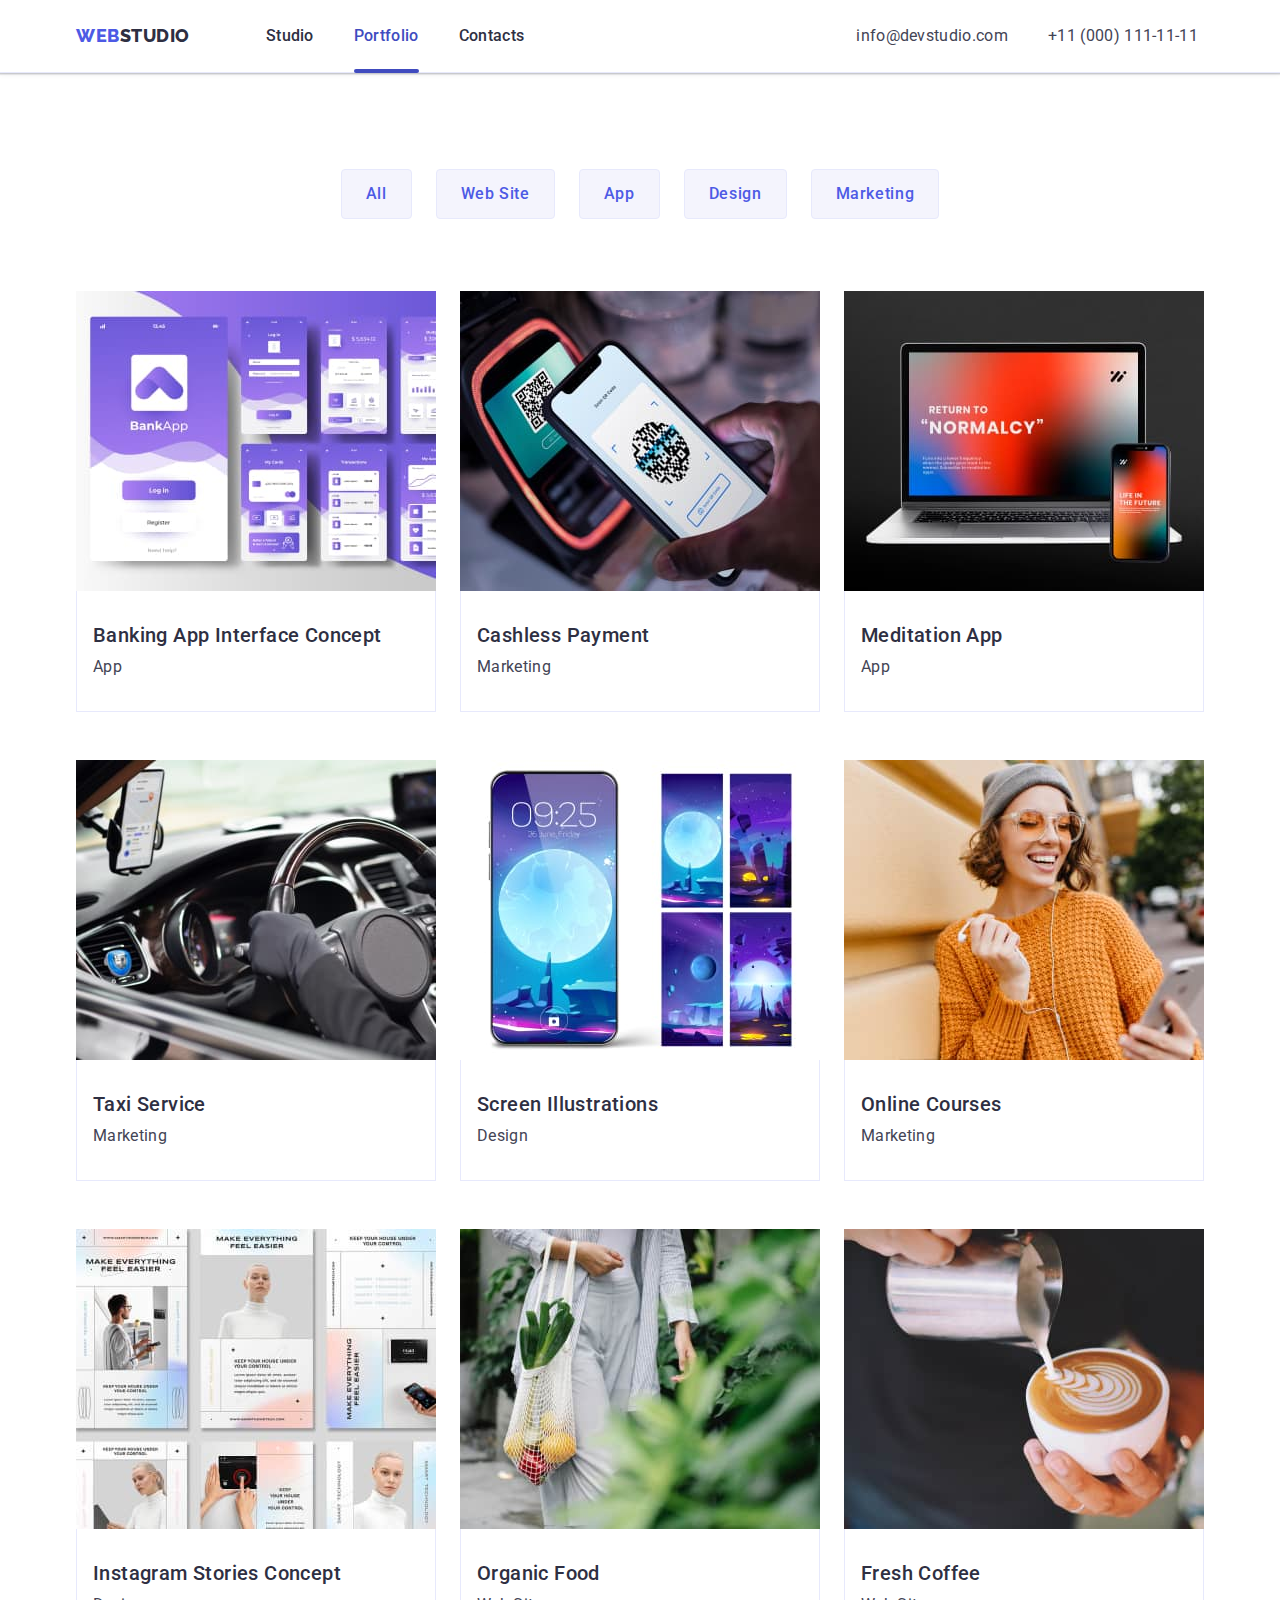
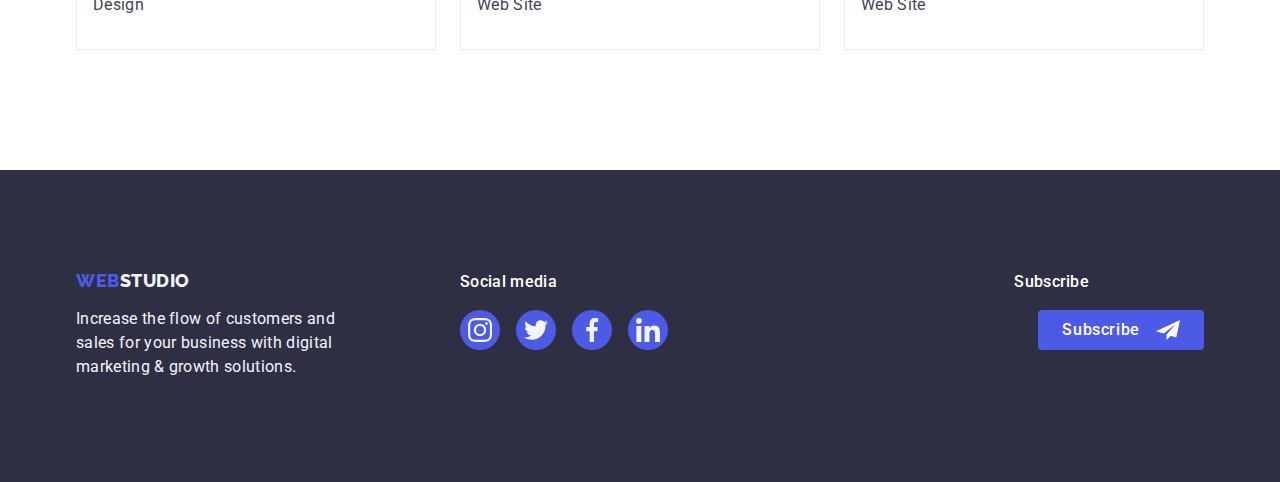
==== portfolio.html @ 9f555db7 "basis" ====
<!DOCTYPE html>
<html lang="en">
  <head>
    <link
      href="
      https://cdn.jsdelivr.net/npm/modern-normalize@1.1.0/modern-normalize.min.css"
      rel="stylesheet"
    />
    <meta charset="UTF-8" />
    <meta http-equiv="X-UA-Compatible" content="IE=edge" />
    <meta name="viewport" content="width=device-width, initial-scale=1.0" />
    <title>Portfolio</title>
    <link rel="stylesheet" href="./css/styles.css" />
    <link rel="preconnect" href="https://fonts.googleapis.com" />
    <link rel="preconnect" href="https://fonts.gstatic.com" crossorigin />
    <link
      href="https://fonts.googleapis.com/css2?family=Raleway:ital,wght@0,400;0,500;0,600;0,800;1,700&family=Roboto:wght@400;500;700;900&display=swap"
      rel="stylesheet"
    />
  </head>

  <body>
    <!-- Headeer -->
    <header class="header">
      <div class="header-container container">
        <nav class="nav">
          <a class="logo-link link" href="./index.html"
            >Web<span class="studioword">Studio</span></a
          >
          <ul class="nav-list list">
            <li class="item">
              <a class="nav-link" href="./index.html">Studio</a>
            </li>
            <li class="item">
              <a class="nav-link active" href="./portfolio.html">Portfolio</a>
            </li>
            <li class="item"><a class="nav-link" href="">Contacts</a></li>
          </ul>
        </nav>
        <address class="address">
          <ul class="contacts-list list">
            <li class="item">
              <a class="contact-link link" href="mailto:info@devstudio.com"
                >info@devstudio.com</a
              >
            </li>
            <li class="item">
              <a class="contact-link link" href="tel:+110001111111"
                >+11 (000) 111-11-11</a
              >
            </li>
          </ul>
        </address>
      </div>
    </header>
    <!-- Main Content -->
    <main>
      <section class="portfolio">
        <div class="filters-container container">
          <h1 hidden class="visually-hidden">btn-list</h1>
          <!-- Filters section -->
          <ul class="button-list list">
            <li class="item">
              <button class="portfolio-button" type="button">All</button>
            </li>
            <li class="item">
              <button class="portfolio-button" type="button">Web Site</button>
            </li>
            <li class="item">
              <button class="portfolio-button" type="button">App</button>
            </li>
            <li class="item">
              <button class="portfolio-button" type="button">Design</button>
            </li>
            <li class="item">
              <button class="portfolio-button" type="button">Marketing</button>
            </li>
          </ul>
          <!-- Portfolio-links-section -->
          <ul class="portfolio-list list">
            <li class="portfolio-card">
              <a class="portfolio-link link" href="">
                <div class="portfolio-cover-wrap">
                  <img src="./images/Bank-app.jpg" alt="Bank App" width="360" />
                  <p class="portfolio-cover-text">
                    14 Stylish and User-Friendly App Design Concepts · Task
                    Manager App · Calorie Tracker App · Exotic Fruit Ecommerce
                    App · Cloud Storage App
                  </p>
                </div>
                <div class="portfolio-card-content">
                  <h2 class="portfolio-name">Banking App Interface Concept</h2>
                  <p class="portfolio-text">App</p>
                </div>
              </a>
            </li>
            <li class="portfolio-card">
              <a class="portfolio-link link" href="">
                <div class="portfolio-cover-wrap">
                  <img
                    src="./images/Cashless-Payment.jpg"
                    alt="Cashless-Payment"
                    width="360"
                  />
                  <p class="portfolio-cover-text">
                    14 Stylish and User-Friendly App Design Concepts · Task
                    Manager App · Calorie Tracker App · Exotic Fruit Ecommerce
                    App · Cloud Storage App
                  </p>
                </div>
                <div class="portfolio-card-content">
                  <h2 class="portfolio-name">Cashless Payment</h2>
                  <p class="portfolio-text">Marketing</p>
                </div>
              </a>
            </li>
            <li class="portfolio-card">
              <a class="portfolio-link link" href="">
                <div class="portfolio-cover-wrap">
                  <img
                    src="./images/Meditation-App.jpg"
                    alt="Meditation-App"
                    width="360"
                  />
                  <p class="portfolio-cover-text">
                    14 Stylish and User-Friendly App Design Concepts · Task
                    Manager App · Calorie Tracker App · Exotic Fruit Ecommerce
                    App · Cloud Storage App
                  </p>
                </div>
                <div class="portfolio-card-content">
                  <h2 class="portfolio-name">Meditation App</h2>
                  <p class="portfolio-text">App</p>
                </div>
              </a>
            </li>
            <li class="portfolio-card">
              <a class="portfolio-link link" href="">
                <div class="portfolio-cover-wrap">
                  <img
                    src="./images/Taxi-Service.jpg"
                    alt="Taxi-Service"
                    width="360"
                  />
                  <p class="portfolio-cover-text">
                    14 Stylish and User-Friendly App Design Concepts · Task
                    Manager App · Calorie Tracker App · Exotic Fruit Ecommerce
                    App · Cloud Storage App
                  </p>
                </div>
                <div class="portfolio-card-content">
                  <h2 class="portfolio-name">Taxi Service</h2>
                  <p class="portfolio-text">Marketing</p>
                </div>
              </a>
            </li>
            <li class="portfolio-card">
              <a class="portfolio-link link" href="">
                <div class="portfolio-cover-wrap">
                  <img
                    src="./images/Screen-Illustrations.jpg"
                    alt="Screen-Illustrations"
                    width="360"
                  />
                  <p class="portfolio-cover-text">
                    14 Stylish and User-Friendly App Design Concepts · Task
                    Manager App · Calorie Tracker App · Exotic Fruit Ecommerce
                    App · Cloud Storage App
                  </p>
                </div>
                <div class="portfolio-card-content">
                  <h2 class="portfolio-name">Screen Illustrations</h2>
                  <p class="portfolio-text">Design</p>
                </div>
              </a>
            </li>
            <li class="portfolio-card">
              <a class="portfolio-link link" href="">
                <div class="portfolio-cover-wrap">
                  <img
                    src="./images/Online-Courses.jpg"
                    alt="Online-Courses"
                    width="360"
                  />
                  <p class="portfolio-cover-text">
                    14 Stylish and User-Friendly App Design Concepts · Task
                    Manager App · Calorie Tracker App · Exotic Fruit Ecommerce
                    App · Cloud Storage App
                  </p>
                </div>
                <div class="portfolio-card-content">
                  <h2 class="portfolio-name">Online Courses</h2>
                  <p class="portfolio-text">Marketing</p>
                </div>
              </a>
            </li>
            <li class="portfolio-card">
              <a class="portfolio-link link" href="">
                <div class="portfolio-cover-wrap">
                  <img
                    src="./images/Instagram-Stories-Concept.jpg"
                    alt="Instagram-Stories-Concept"
                    width="360"
                  />
                  <p class="portfolio-cover-text">
                    14 Stylish and User-Friendly App Design Concepts · Task
                    Manager App · Calorie Tracker App · Exotic Fruit Ecommerce
                    App · Cloud Storage App
                  </p>
                </div>
                <div class="portfolio-card-content">
                  <h2 class="portfolio-name">Instagram Stories Concept</h2>
                  <p class="portfolio-text">Design</p>
                </div>
              </a>
            </li>
            <li class="portfolio-card">
              <a class="portfolio-link link" href="">
                <div class="portfolio-cover-wrap">
                  <img
                    src="./images/Organic-Food.jpg"
                    alt="Organic-Food"
                    width="360"
                  />
                  <p class="portfolio-cover-text">
                    14 Stylish and User-Friendly App Design Concepts · Task
                    Manager App · Calorie Tracker App · Exotic Fruit Ecommerce
                    App · Cloud Storage App
                  </p>
                </div>
                <div class="portfolio-card-content">
                  <h2 class="portfolio-name">Organic Food</h2>
                  <p class="portfolio-text">Web Site</p>
                </div>
              </a>
            </li>
            <li class="portfolio-card">
              <a class="portfolio-link link" href="">
                <div class="portfolio-cover-wrap">
                  <img
                    src="./images/Fresh-Coffee.jpg"
                    alt="Fresh-Coffee"
                    width="360"
                  />
                  <p class="portfolio-cover-text">
                    14 Stylish and User-Friendly App Design Concepts · Task
                    Manager App · Calorie Tracker App · Exotic Fruit Ecommerce
                    App · Cloud Storage App
                  </p>
                </div>
                <div class="portfolio-card-content">
                  <h2 class="portfolio-name">Fresh Coffee</h2>
                  <p class="portfolio-text">Web Site</p>
                </div>
              </a>
            </li>
          </ul>
        </div>
      </section>
    </main>
     <!-- Footer section -->
  <footer class="footer">
    <div class="footer-container container">
      <!-- Footer logo and text -->
      <div class="footer-part1">
        <a class="footer-logo-link link" href="./index.html">Web<span class="footer-second-logoword">Studio</span></a>
        <p class="footer-text">
          Increase the flow of customers and sales for your business with
          digital marketing & growth solutions.
        </p>
      </div>
      <!-- Footer social media -->
      <div class="footer-social">
        <p class="footer-social-text">Social media</p>
        <ul class="footer-socials list">
          <li class="footer-social-item">
            <a class="footer-social-link link" href="" target="_blank" rel="noopener noreferrer"
              aria-label="icon-instagram"><svg class="footer-social-icon" width="24" height="24">
                <use href="./images/icons.svg#icon-instagram"></use>
              </svg></a>
          </li>
          <li class="footer-social-item">
            <a class="footer-social-link link" href="" target="_blank" rel="noopener noreferrer"
              aria-label="icon-twitter"><svg class="footer-social-icon" width="24" height="24">
                <use href="./images/icons.svg#icon-twitter"></use>
              </svg></a>
          </li>
          <li class="footer-social-item">
            <a class="footer-social-link link" href="" target="_blank" rel="noopener noreferrer"
              aria-label="icon-facebook"><svg class="footer-social-icon" width="24" height="24">
                <use href="./images/icons.svg#icon-facebook"></use>
              </svg></a>
          </li>
          <li class="footer-social-item">
            <a class="footer-social-link link" href="" target="_blank" rel="noopener noreferrer"
              aria-label="icon-linkedin"><svg class="footer-social-icon" width="24" height="24">
                <use href="./images/icons.svg#icon-linkedin"></use>
              </svg></a>
          </li>
        </ul>
      </div>
      <!-- Footer subscribe section -->
      <div class="footer-subscriber">
        <p class="footer-social-text">Subscribe</p>
        <form action="/" class="form-footer">
          <label class="footer-label visually-hidden">
            <input class="footer-input" id="footer-email" type="email" name="footer--email" placeholder="E-mail" />
          </label>
            <button class="footer-subscribe-btn" type="submit">
              Subscribe
              <svg class="footer-btn-icon" width="24" height="24">
                <use href="./images/icons.svg#icon-footer-subscribe"></use>
              </svg>
            </button>
        </form>
      </div>
    </div>
  </footer>
  </body>
</html>
---- css/styles.css ----
:root {
  --title-color: #2e2f42;
  --text-color: #434455;
  --button-text-collor: #4d5ae5;
  --button-bacground-collor: #f4f4fd;
  --main-text: Roboto;
  --Logo-text: Raleway;
  --hover-color: #404bbf;
  --main-bacground-color: #ffffff;
}
html {
  box-sizing: border-box;
}
*,
*::before,
*::after {
  box-sizing: inherit;
}
img {
  display: block;
}
.container {
  width: 1158px;
  padding-left: 15px;
  padding-right: 15px;
  margin: 0 auto;
}
.link {
  text-decoration: none;
}
.list {
  list-style: none;
}
body {
  font-family: "Roboto", sans-serif;
  color: #434455;
  background-color: #ffffff;
}
h1,
h2,
h3,
h4,
h5,
h6,
ul,
p {
  margin: 0;
  padding: 0;
}
/* Header */
.header-container {
  display: flex;
  align-items: center;
}
.header {
  background-color: #ffffff;
  border-bottom: 1px solid #e7e9fc;
  box-shadow: 0px 2px 1px rgba(46, 47, 66, 0.08),
    0px 1px 1px rgba(46, 47, 66, 0.16), 0px 1px 6px rgba(46, 47, 66, 0.08);
}

/* LOGO */
.studioword {
  font-family: "Raleway", sans-serif;
  font-style: normal;
  font-weight: 800;
  font-size: 18px;
  line-height: 1.17;
  align-items: center;
  letter-spacing: 0.03em;
  color: var(--title-color);
}
.logo-link {
  text-decoration: none;
  font-family: "Raleway", sans-serif;
  font-style: normal;
  font-weight: 800;
  font-size: 18px;
  line-height: 1.17;
  align-items: center;
  letter-spacing: 0.03em;
  text-transform: uppercase;
  color: #4d5ae5;

  margin-right: 76px;
}
/* Navigation */
.nav-list {
  display: flex;
  padding: 0;
  margin: 0;
}
.nav {
  display: flex;
  align-items: center;
}
.nav-list .nav-link {
  list-style: none;
  font-family: var(--main-text);
  font-style: normal;
  text-decoration: none;
  font-weight: 500;
  font-size: 16px;
  line-height: 1.5;
  letter-spacing: 0.02em;
  color: var(--title-color);
  text-decoration: none;
  position: relative;

  display: block;
  padding-top: 24px;
  padding-bottom: 24px;
  transition: color 250ms cubic-bezier(0.4, 0, 0.2, 1);
}
.nav-list .item:not(:last-child) {
  margin-right: 40px;
}

.nav-list .nav-link:hover,
.nav-list .nav-link:focus {
  color: var(--hover-color);
}
.nav-link::after {
  content: "";
  width: 100%;
  height: 4px;
  display: block;
  border-radius: 2px;
  position: absolute;
  bottom: -1px;
}
.nav-link.active::after {
  background: #404bbf;
}
.nav-list .active {
  color: #404bbf;
}
/* Address */
.address {
  margin-left: 332px;
  font-style: normal;
}
.contacts-list {
  display: flex;
  margin: 0;
  padding: 0;
}
.contacts-list .item:not(:last-child) {
  margin-right: 40px;
}
.contact-link {
  font-family: var(--main-text);
  font-style: normal;
  font-weight: 400;
  font-size: 16px;
  line-height: 1.5;
  letter-spacing: 0.02em;
  color: var(--text-color);
  text-decoration: none;
  transition: color 250ms cubic-bezier(0.4, 0, 0.2, 1);
}
.contact-link:hover,
.contact-link:focus {
  color: var(--hover-color);
}
/* Hero section */
.hero {
  background: #2e2f42;
  background-image: linear-gradient(
      rgba(46, 47, 66, 0.7),
      rgba(46, 47, 66, 0.7)
    ),
    url(../images/img-background/people-office1.jpg);
  background-repeat: no-repeat;
  background-size: cover;
  background-position: center;
  height: 600px;
  margin: 0;
  padding-top: 188px;
  padding-bottom: 188px;
  max-width: 1440px;
  margin-left: auto;
  margin-right: auto;
}

.hero-title {
  font-weight: 800;
  font-family: var(--main-text);
  font-style: normal;
  font-weight: 700;
  font-size: 56px;
  line-height: 1.07;
  letter-spacing: 0.02em;
  color: #ffffff;
  max-width: 496px;
  margin-bottom: 48px;
  margin-top: 0px;
  margin-left: auto;
  margin-right: auto;
}
.button {
  background: #4d5ae5;
  font-family: "Roboto", sans-serif;
  font-style: normal;
  font-weight: 500;
  font-size: 16px;
  line-height: 1.5;
  letter-spacing: 0.04em;
  color: #ffffff;
  cursor: pointer;
  display: block;
  min-width: 169px;
  padding: 16px 32px;
  margin: 0;
  box-shadow: 0px 4px 4px rgba(0, 0, 0, 0.15);
  border-radius: 4px;
  border: none;
  margin-left: auto;
  margin-right: auto;
  transition: background-color 250ms cubic-bezier(0.4, 0, 0.2, 1);
}

.button:hover,
.button:focus {
  background: var(--hover-color);
}
/* Features */
.futures {
  padding-top: 120px;
  padding-bottom: 120px;
}
.features-list {
  margin-top: 0px;
  margin-bottom: 0px;
  padding: 0;
  display: flex;
}
.features-item {
  width: 264px;
}
.features-icon-container {
  background: #f4f4fd;
  border-radius: 4px;
  height: 112px;
  margin-bottom: 8px;
  display: flex;
  align-items: center;
  justify-content: center;
}
.features-item:not(:last-child) {
  margin-right: 24px;
}
.subject-features {
  font-weight: 800;
  font-family: var(--main-text);
  font-style: normal;
  font-weight: 500;
  font-size: 20px;
  line-height: 1.2;
  letter-spacing: 0.02em;
  color: var(--title-color);
  margin-top: 0px;
  margin-bottom: 8px;
}
.text-features {
  font-weight: 800;
  font-family: var(--main-text);
  font-style: normal;
  font-weight: 400;
  font-size: 16px;
  line-height: 1.5;
  letter-spacing: 0.02em;
  color: var(--text-color);
  margin-top: 0px;
  margin-bottom: 0px;
}
/* What are we doing  */
.whatwedo-section {
  padding-bottom: 120px;
}

.business-list {
  padding: 0;
  display: flex;
  margin: 0;
}
.title {
  font-family: var(--main-text);
  font-style: normal;
  font-weight: 700;
  font-size: 36px;
  line-height: 1.11;
  text-align: center;
  letter-spacing: 0.02em;
  text-transform: capitalize;
  color: var(--title-color);
  margin-top: 0px;
  margin-left: auto;
  margin-right: auto;
  margin-bottom: 72px;
}
.business-list .item:not(:last-child) {
  margin-right: 24px;
}

/* Our Team */
.team-section {
  background-color: #f4f4fd;
  padding-top: 120px;
  padding-bottom: 120px;
}
.team-list {
  margin: 0px;
  display: flex;
  padding: 0;
}
.socials {
  display: flex;
  align-items: center;
  justify-content: center;
  gap: 24px;
  padding: 0;
  margin-top: 8px;
}
.socials-item {
  width: 40px;
  height: 40px;
}
.socials-link {
  display: flex;
  align-items: center;
  justify-content: center;
  width: 100%;
  height: 100%;
  background-color: #4d5ae5;
  border-radius: 50%;
  transition: background-color 250ms cubic-bezier(0.4, 0, 0.2, 1);
}
.socials-link:hover {
  background-color: #404bbf;
}
.socials-link:focus {
  background-color: #404bbf;
}
.social-icon {
  fill: #f4f4fd;
}
.team-member {
  background: var(--main-bacground-color);
  width: 264px;
  box-shadow: 0px 1px 6px rgba(46, 47, 66, 0.08),
    0px 1px 1px rgba(46, 47, 66, 0.16), 0px 2px 1px rgba(46, 47, 66, 0.08);
  border-radius: 0px 0px 4px 4px;
}
.team-list .team-member:not(:last-child) {
  margin-right: 24px;
}

.name-text {
  font-family: var(--main-text);
  font-style: normal;
  font-weight: 500;
  font-size: 20px;
  line-height: 1.2;
  text-align: center;
  letter-spacing: 0.02em;
  color: var(--title-color);
  margin-top: 0px;
  margin-bottom: 8px;
}
.position-name {
  font-family: var(--main-text);
  font-style: normal;
  font-weight: 400;
  font-size: 16px;
  line-height: 1.5;
  text-align: center;
  letter-spacing: 0.02em;
  color: var(--text-color);
  margin: 0px;
}
.card-content {
  padding: 32px 16px;
}
/* Customers */
.customers {
  padding-top: 120px;
  padding-bottom: 120px;
}
.customers-list {
  margin: 0;
  display: flex;
  padding: 0;
  gap: 24px;
}
.customers-container .title {
  line-height: 1.11;
}
.customers-item {
  width: 168px;
  height: 88px;
  display: flex;
  align-items: center;
  justify-content: center;
}
.customers-link {
  width: 100%;
  height: 100%;
  border: 1px solid #8e8f99;
  border-radius: 4px;
  display: flex;
  align-items: center;
  justify-content: center;
  color: #8e8f99;
  transition: border-color 250ms cubic-bezier(0.4, 0, 0.2, 1),
    color 250ms cubic-bezier(0.4, 0, 0.2, 1);
}

.customer-icon {
  fill: currentColor;
}
.customers-link:hover {
  border-color: #404bbf;
  color: #404bbf;
}
.customers-link:focus {
  box-shadow: 0px 4px 4px rgba(0, 0, 0, 0.25);
  border-color: #404bbf;
  color: #404bbf;
}
.customers-item:focus .customer-icon {
  fill: var(--hover-color);
}
.customers-item:hover .customer-icon {
  fill: var(--hover-color);
}

/* Footer */
.footer {
  background: var(--title-color);
  height: 312px;
  padding-top: 100px;
  padding-bottom: 100px;
}
.footer-container {
  display: flex;
  align-items: baseline;
}
.footer-socials {
  display: flex;
  gap: 16px;
}
.footer-social-icon {
  fill: #f4f4fd;
}
.footer-part1 {
  margin-right: 120px;
}
.footer-social-link {
  width: 100%;
  height: 100%;
  background-color: #4d5ae5;
  border-radius: 50%;
  display: flex;
  align-items: center;
  justify-content: center;
  transition: background-color 250ms cubic-bezier(0.4, 0, 0.2, 1);
}
.footer-social-link:hover {
  background-color: #31d0aa;
}
.footer-social-link:focus {
  background-color: #31d0aa;
}
.footer-social-item {
  width: 40px;
  height: 40px;
}
.footer-social-text {
  font-weight: 500;
  color: #ffffff;
  margin-bottom: 16px;
  line-height: 1.5;
  letter-spacing: 0.02em;
  font-size: 16px;
}

.footer-logo-link {
  text-decoration: none;
  font-family: "Raleway", sans-serif;
  font-style: normal;
  font-weight: 800;
  font-size: 18px;
  line-height: 1.17;
  letter-spacing: 0.03em;
  text-transform: uppercase;
  color: #4d5ae5;

  margin-bottom: 16px;
  display: inline-block;
}
.footer-second-logoword {
  font-family: "Raleway", sans-serif;
  font-style: normal;
  font-weight: 800;
  font-size: 18px;
  line-height: 1.17;
  letter-spacing: 0.03em;
  text-transform: uppercase;
  color: #f4f4fd;
}
.footer-text {
  font-family: var(--main-text);
  font-style: normal;
  font-weight: 400;
  font-size: 16px;
  line-height: 1.5;
  letter-spacing: 0.02em;
  color: #f4f4fd;
  margin-bottom: 0px;
  margin-top: 0px;
  width: 264px;
}
/* Footer SUB */
.footer-subscriber {
  margin-left: auto;
}
.form-footer {
  display: flex;
  gap: 24px;
  align-items: center;
}
.footer-subscriber-item {
  display: flex;
}
.footer-input {
  width: 264px;
  height: 40px;
  padding-left: 16px;
  padding-top: 8px;
  padding-bottom: 8px;

  font-size: 12px;
  line-height: 1.5;
  letter-spacing: 0.04em;
  color: #ffffff;
  background-color: transparent;

  border: 1px solid #ffffff;
  border-radius: 4px;
  filter: drop-shadow(0px 4px 4px rgba(0, 0, 0, 0.15));
}
.footer-input::placeholder {
  color: #ffffff;
  font-size: 12px;
  line-height: 2;
  letter-spacing: 0.04em;
}
.footer-subscribe-btn {
  margin-left: 24px;
  display: flex;
  align-items: center;
  justify-content: center;
  font-family: "Roboto", sans-serif;
  font-style: normal;
  font-weight: 500;
  font-size: 16px;
  line-height: 1.5;
  background-color: var(--button-text-collor);
  color: #ffffff;
  min-width: 165px;
  height: 40px;
  border: none;
  border-radius: 4px;
  padding: 8px 24px;
  cursor: pointer;
  transition: background-color 250ms cubic-bezier(0.4, 0, 0.2, 1);
  letter-spacing: 0.04em;
}

.footer-subscribe-btn:hover {
  background-color: #31d0aa;
}
.footer-subscribe-btn:focus {
  background-color: #31d0aa;
}
.footer-btn-icon {
  margin-left: 16px;
}

/* Portfolio */
.portfolio {
  padding-top: 96px;
  padding-bottom: 120px;
}
.button-list {
  display: flex;
  padding-left: 0;
  justify-content: center;
  margin-bottom: 72px;
  margin-top: 0;
}
.button-list .item:not(:last-child) {
  margin-right: 24px;
}
.portfolio-button {
  background: var(--button-bacground-collor);
  font-family: "Roboto", sans-serif;
  font-style: normal;
  font-weight: 500;
  font-size: 16px;
  line-height: 1.5;
  letter-spacing: 0.04em;
  color: var(--button-text-collor);
  cursor: pointer;
  border: 1px solid #e7e9fc;
  border-radius: 4px;

  padding: 12px 24px;
  transition: color 250ms cubic-bezier(0.4, 0, 0.2, 1),
    background-color 250ms cubic-bezier(0.4, 0, 0.2, 1),
    border-color 250ms cubic-bezier(0.4, 0, 0.2, 1),
    box-shadow 250ms cubic-bezier(0.4, 0, 0.2, 1);
}
.portfolio-button:hover,
.portfolio-button:focus {
  background: #404bbf;
  color: #ffffff;
  border: 1px solid transparent;
  box-shadow: 0px 3px 1px rgba(0, 0, 0, 0.1), 0px 2px 1px rgba(0, 0, 0, 0.08),
    0px 2px 2px rgba(0, 0, 0, 0.12);
}
/* Portfolio-links-section */
.portfolio-list .link {
  display: block;
  transition: box-shadow 250ms cubic-bezier(0.4, 0, 0.2, 1);
}
.portfolio-list {
  margin-bottom: 0px;
  display: flex;
  flex-wrap: wrap;
  padding-left: 0;
  margin-top: 0;
}
.portfolio-card {
  width: 360px;
  margin-right: 24px;
  margin-bottom: 48px;
}
.portfolio-card:nth-child(3n) {
  margin-right: 0;
}
.portfolio-card:nth-last-child(-n + 3) {
  margin-bottom: 0px;
}
.portfolio-link:hover {
  box-shadow: 0px 1px 6px rgba(46, 47, 66, 0.08),
    0px 1px 1px rgba(46, 47, 66, 0.16), 0px 2px 1px rgba(46, 47, 66, 0.08);
}
.portfolio-link:focus {
  box-shadow: 0px 1px 6px rgba(46, 47, 66, 0.08),
    0px 1px 1px rgba(46, 47, 66, 0.16), 0px 2px 1px rgba(46, 47, 66, 0.08);
}
.portfolio-card-content {
  padding: 32px 16px;
  border: 1px solid #e7e9fc;
  border-top: none;
}

.portfolio-name {
  font-family: var(--main-text);
  font-style: normal;
  font-weight: 500;
  font-size: 20px;
  line-height: 1.2;
  letter-spacing: 0.02em;
  color: var(--title-color);
  margin-top: 0px;
  margin-bottom: 8px;
}
.portfolio-text {
  font-family: var(--main-text);
  font-style: normal;
  font-weight: 400;
  font-size: 16px;
  line-height: 1.5;
  letter-spacing: 0.02em;
  color: var(--text-color);
  margin: 0;
}
.visually-hidden {
  position: absolute;
  width: 1px;
  height: 1px;
  margin: -1px;
  border: 0;
  padding: 0;
  white-space: nowrap;
  clip-path: inset(100%);
  clip: rect(0 0 0 0);
  overflow: hidden;
}

/* Modal */
.backdrop {
  
  position: fixed;
  width: 100%;
  height: 100%;
  left: 0px;
  top: 0px;
  background: rgba(46, 47, 66, 0.4);
  opacity: 1;
  transition: opacity 250ms cubic-bezier(0.4, 0, 0.2, 1),
    visibility 250ms cubic-bezier(0.4, 0, 0.2, 1);
}
.modal {
  position: absolute;
  width: 408px;
  min-height: 584px;
  top: 50%;
  left: 50%;
  transform: translate(-50%, -50%) scale(1);
  transition: transform 250ms cubic-bezier(0.4, 0, 0.2, 1);
  opacity: 1000ms ease-in;
  background: #fcfcfc;
  box-shadow: 0px 1px 1px rgba(0, 0, 0, 0.14), 0px 1px 3px rgba(0, 0, 0, 0.12),
    0px 2px 1px rgba(0, 0, 0, 0.2);
  border-radius: 4px;
  padding: 72px 24px 24px 24px;
}
.backdrop.is-hidden.modal {
  transform: translate(-50%, -50%) scale(0);
  transition: transform 500ms ease-out, opacity 500ms;
  opacity: 0;
}
.modal-close {
  background: #e7e9fc;
  border: 1px solid rgba(0, 0, 0, 0.1);
  border-radius: 50%;
  width: 24px;
  height: 24px;
  position: absolute;
  right: 24px;
  top: 24px;
  display: flex;
  align-items: center;
  justify-content: center;
  padding: 0;
  cursor: pointer;
  transition: background-color 250ms cubic-bezier(0.4, 0, 0.2, 1),
    border 250ms cubic-bezier(0.4, 0, 0.2, 1);
  margin-bottom: 32px;
}
.backdrop.is-hidden {
  visibility: none;
  opacity: 0;
  pointer-events: none;
}
.is-hidden {
  visibility: hidden;
}
.modal-close:hover {
  background-color: #404bbf;
  border: none;
}
.modal-close:focus {
  background-color: #404bbf;
  border: none;
}
.modal-close-icon {
  transition: fill 250ms cubic-bezier(0.4, 0, 0.2, 1);
}
.modal-close:hover .modal-close-icon {
  fill: #ffffff;
}
.modal-close:focus .modal-close-icon {
  fill: #ffffff;
}
/* Portfolio v2 */
.portfolio-cover-wrap {
  position: relative;
  overflow: hidden;
}
.portfolio-cover-text {
  position: absolute;
  top: 0;
  font-size: 16px;
  line-height: 1.5;
  letter-spacing: 0.02em;
  height: 100%;
  padding: 40px 32px;
  color: #f4f4fd;
  background-color: #4d5ae5;
  transform: translateY(100%);
  transition: transform 250ms cubic-bezier(0.4, 0, 0.2, 1);
}

.portfolio-link:hover .portfolio-cover-text,
.portfolio-link:focus .portfolio-cover-text {
  transform: translateY(0%);
}
/* Form */
.modal-title {
  font-family: "Roboto";
  font-style: normal;
  font-weight: 500;
  font-size: 16px;
  line-height: 24px;
  text-align: center;
  letter-spacing: 0.02em;
  color: #2e2f42;
  margin-bottom: 16px;
  /* margin-top: 32px; */
}
.modal-fiel {
  font-family: "Roboto";
  font-style: normal;
  font-weight: 400;
  font-size: 12px;
  line-height: 14px;
  letter-spacing: 0.04em;
  color: #8e8f99;
  display: block;
  margin-bottom: 4px;
  line-height: 1.17;
  /* background-color: transparent;
  outline: transparent;
  transition: border-color 250ms cubic-bezier(0.4, 0, 0.2, 1); */
}
.modal-input {
  width: 100%;
  height: 40px;
  border: 1px solid rgba(46, 47, 66, 0.4);
  border-radius: 4px;
  padding-left: 38px;
  outline: none;
  transition: border-color 250ms cubic-bezier(0.4, 0, 0.2, 1);
  background-color: transparent;
  outline: transparent;
}
.modal-input:focus {
  border: 1px solid #4d5ae5;
  outline: none;
}
.modal-input:focus + .modal-icon {
  fill: #4d5ae5;
}
.modal-icon {
  position: absolute;
  top: 50%;
  left: 16px;
  transform: translateY(-50%);
  transition: fill 250ms cubic-bezier(0.4, 0, 0.2, 1);
  pointer-events: none;
}
.modal-field {
  position: relative;
  margin-bottom: 8px;
}
.input-wrapper {
  position: relative;
  margin-bottom: 8px;
  display: block;
}
.modal-comment-wrap{
  margin-bottom: 16px;
}
.modal-comment {
  width: 100%;
  height: 120px;
  border: 1px solid rgba(46, 47, 66, 0.4);
  border-radius: 4px;
  padding: 8px 16px;
  outline: none;
  transition: border-color 250ms cubic-bezier(0.4, 0, 0.2, 1);
  resize: none;
  font-family: "Roboto";
  font-style: normal;
  font-weight: 400;
  font-size: 12px;
  line-height: 14px;
  letter-spacing: 0.04em;
  color: rgba(46, 47, 66, 0.4);
  line-height: 1.17;
  background-color: transparent;
  outline: transparent;
}
.modal-comment::placeholder {
  font-family: "Roboto";
  font-style: normal;
  font-weight: 400;
  font-size: 12px;
  line-height: 14px;
  letter-spacing: 0.04em;
  color: rgba(46, 47, 66, 0.4);
}
.modal-comment:focus {
  border: 1px solid #4d5ae5;
  outline: none;
}
.checkbox-wrap{
margin-bottom: 24px;
}
.check-text {
  /* display: flex;
  align-items: center; */
  font-family: "Roboto";
  font-style: normal;
  font-weight: 400;
  font-size: 12px;
  line-height: 1.17;
  letter-spacing: 0.04em;
  color: #8e8f99;
}
.privacy-span{
  display: inline-flex;
  align-items: center;
  justify-content: center;
  width: 16px;
  height: 16px;
  margin-right: 8px;

  border: 1px solid rgba(46, 47, 66, 0.4);
  border-radius: 2px;
  cursor: pointer;

  background-color: transparent;
  fill: transparent;
  transition: background-color 250ms cubic-bezier(0.4, 0, 0.2, 1),
    border 250ms cubic-bezier(0.4, 0, 0.2, 1),
    fill 250ms cubic-bezier(0.4, 0, 0.2, 1);
}
/* .check-text span {
  width: 16px;
  height: 16px;
  border: 1px solid rgba(46, 47, 66, 0.4);
  border-radius: 2px;
  margin-right: 8px;
  display: inline-flex; 
  align-items: center;
  justify-content: center;
  fill: transparent;
  transition: background-color 250ms cubic-bezier(0.4, 0, 0.2, 1),
    border 250ms cubic-bezier(0.4, 0, 0.2, 1),
    fill 250ms cubic-bezier(0.4, 0, 0.2, 1);
} */
.modal-check:checked + .check-text span {
  background-color: #404bbf;
  fill: #f4f4fd;
  border: none;
}
.modal-agreement-link {
  font-family: "Roboto";
  font-style: normal;
  font-weight: 400;
  font-size: 12px;
  line-height: 16px;
  letter-spacing: 0.04em;
  text-decoration: underline;
  color: #4d5ae5;
}
.form-btn {
  padding: 16px 32px;
  background: #4d5ae5;
  border: #4d5ae5;
  box-shadow: 0px 4px 4px rgba(0, 0, 0, 0.15);
  border-radius: 4px;
  font-family: "Roboto", sans-serif ;
  font-style: normal;
  font-weight: 500;
  font-size: 16px;
  line-height: 24px;
  color: #ffffff;
  letter-spacing: 0.04em;
  display: block;
  margin-left: auto;
  margin-right: auto;
  min-width: 169px;
  min-height: 56px;
  cursor: pointer;
  transition: background-color 250ms cubic-bezier(0.4, 0, 0.2, 1);
}
.form-btn:hover {
  background: #404bbf;
  box-shadow: 0px 4px 4px rgba(0, 0, 0, 0.15);
  border-radius: 4px;
}
.form-btn:focus {
  background: #404bbf;
  box-shadow: 0px 4px 4px rgba(0, 0, 0, 0.15);
  border-radius: 4px;
}
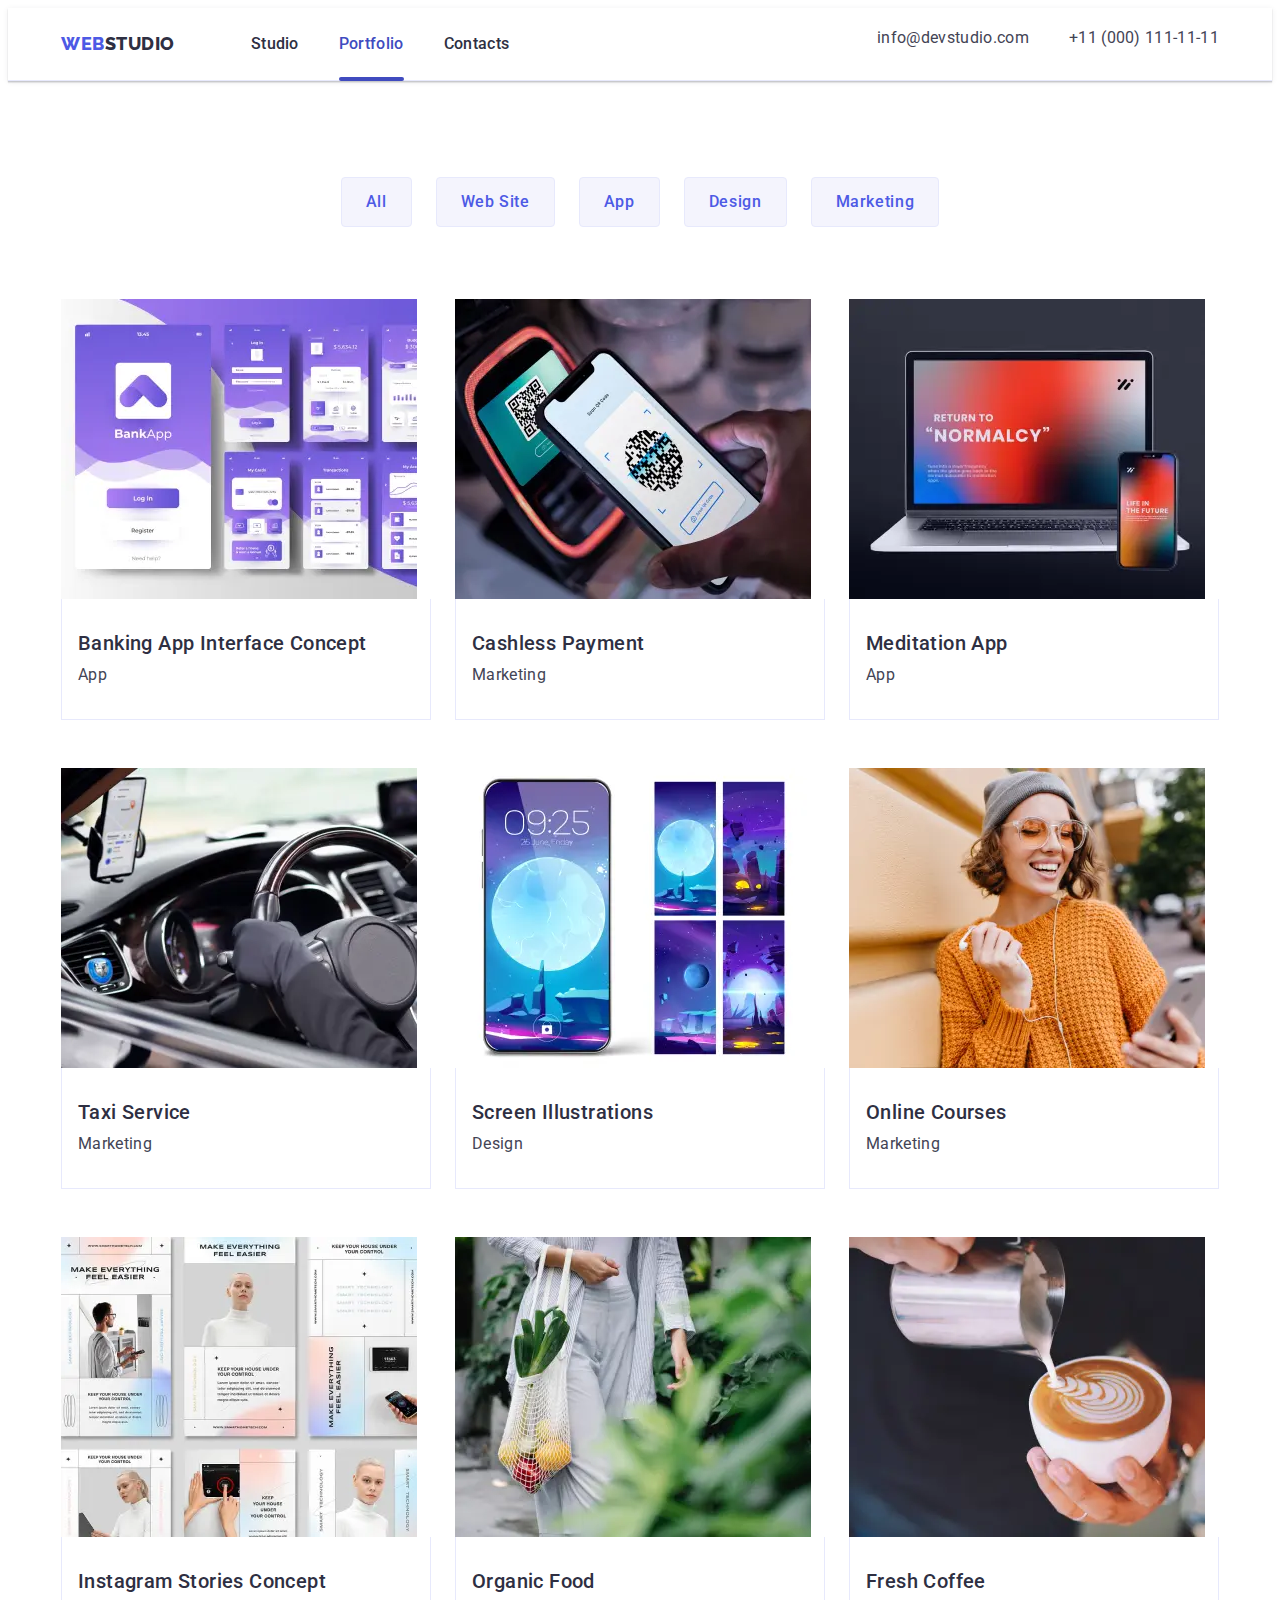
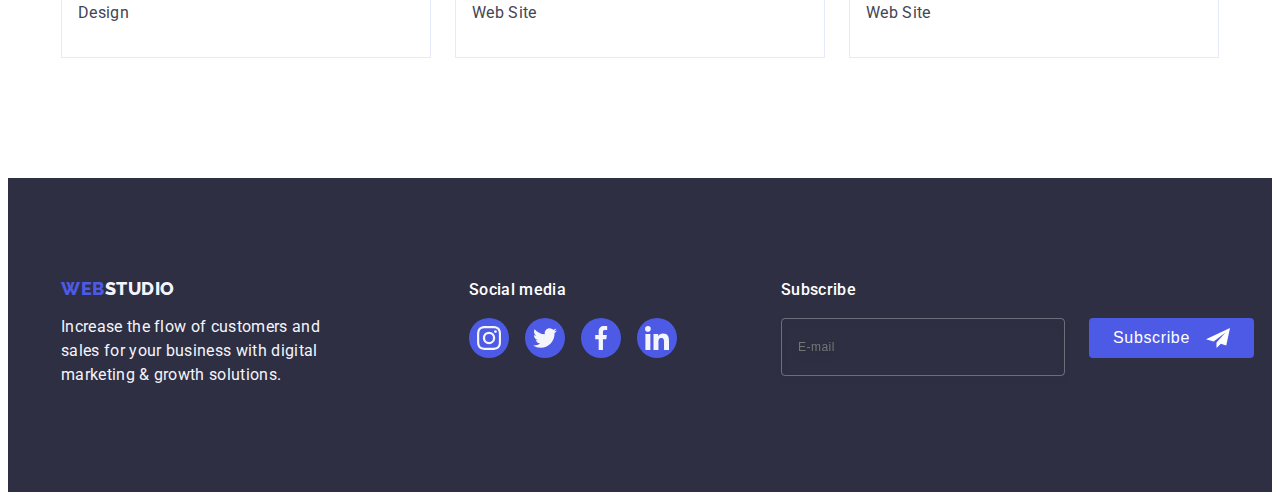
==== commit fde38b14: "123" ====
--- a/portfolio.html
+++ b/portfolio.html
@@ -1,256 +1,699 @@
 <!DOCTYPE html>
 <html lang="en">
   <head>
-    <link
-      href="
-      https://cdn.jsdelivr.net/npm/modern-normalize@1.1.0/modern-normalize.min.css"
-      rel="stylesheet"
-    />
     <meta charset="UTF-8" />
     <meta http-equiv="X-UA-Compatible" content="IE=edge" />
     <meta name="viewport" content="width=device-width, initial-scale=1.0" />
-    <title>Portfolio</title>
-    <link rel="stylesheet" href="./css/styles.css" />
+    <title>WebStudio</title>
     <link rel="preconnect" href="https://fonts.googleapis.com" />
     <link rel="preconnect" href="https://fonts.gstatic.com" crossorigin />
     <link
-      href="https://fonts.googleapis.com/css2?family=Raleway:ital,wght@0,400;0,500;0,600;0,800;1,700&family=Roboto:wght@400;500;700;900&display=swap"
+      href="https://fonts.googleapis.com/css2?family=Raleway:wght@800&family=Roboto:wght@400;500;700&display=swap"
       rel="stylesheet"
     />
+    <link
+      rel="stylesheet"
+      href="https://cdnjs.cloudflare.com/ajax/libs/modern-normalize/2.0.0/modern-normalize.min.css"
+      integrity="sha512-4xo8blKMVCiXpTaLzQSLSw3KFOVPWhm/TRtuPVc4WG6kUgjH6J03IBuG7JZPkcWMxJ5huwaBpOpnwYElP/m6wg=="
+      crossorigin="anonymous"
+      referrerpolicy="no-referrer"
+    />
+    <link rel="stylesheet" href="./css/styles.css" />
   </head>
-
   <body>
-    <!-- Headeer -->
     <header class="header">
-      <div class="header-container container">
-        <nav class="nav">
-          <a class="logo-link link" href="./index.html"
-            >Web<span class="studioword">Studio</span></a
+      <div class="container">
+        <nav class="navigation">
+          <a href="./index.html" class="link logo"
+            >Web<span class="logo-part">Studio</span></a
           >
-          <ul class="nav-list list">
-            <li class="item">
-              <a class="nav-link" href="./index.html">Studio</a>
-            </li>
-            <li class="item">
-              <a class="nav-link active" href="./portfolio.html">Portfolio</a>
-            </li>
-            <li class="item"><a class="nav-link" href="">Contacts</a></li>
+          <ul class="list nav">
+            <li class="list-item">
+              <a class="link nav-item" href="./index.html">Studio</a>
+            </li>
+            <li class="list-item">
+              <a class="link nav-item current" href="./portfolio.html"
+                >Portfolio</a
+              >
+            </li>
+            <li class="list-item">
+              <a class="link nav-item" href="">Contacts</a>
+            </li>
           </ul>
         </nav>
+        <button type="button" class="burger-button js-open-menu">
+          <svg width="32" height="22" class="burger-icon">
+            <use href="./images/icons.svg#menu-burger"></use>
+          </svg>
+        </button>
         <address class="address">
-          <ul class="contacts-list list">
-            <li class="item">
-              <a class="contact-link link" href="mailto:info@devstudio.com"
+          <ul class="list address">
+            <li class="address-item">
+              <a href="mailto:info@devstudio.com" class="link address"
                 >info@devstudio.com</a
               >
             </li>
-            <li class="item">
-              <a class="contact-link link" href="tel:+110001111111"
+            <li class="address-item">
+              <a href="tel:+110001111111" class="link address"
                 >+11 (000) 111-11-11</a
               >
             </li>
           </ul>
         </address>
       </div>
+
+      <!-- Mobile menu -->
+
+      <div class="mob-menu js-menu-container">
+        <div class="mob-menu-container">
+          <button type="button" class="close-mob-menu-button js-close-menu">
+            <svg class="close-mob-menu-icon" width="8" height="8">
+              <use href="./images/icons.svg#close-modal"></use>
+            </svg>
+          </button>
+          <ul class="list mob-list">
+            <li class="mob-list-item">
+              <a class="link mob-menu-item" href="./index.html">Studio</a>
+            </li>
+            <li class="mob-list-item">
+              <a class="link mob-menu-item current" href="">Portfolio</a>
+            </li>
+            <li class="mob-list-item">
+              <a class="link mob-menu-item" href="">Contacts</a>
+            </li>
+          </ul>
+         <div class="mob-menu-wrapper">
+           <address class="mob-menu-address">
+             <ul class="list">
+               <li>
+                 <a class="link mob-menu-address-item phone" href="tel:+110001111111"
+                   >+11 (000) 111-11-11</a
+                 >
+               </li>
+               <li>
+                 <a
+                   class="link mob-menu-address-item email"
+                   href="mailto:info@devstudio.com"
+                   >info@devstudio.com</a
+                 >
+               </li>
+             </ul>
+           </address>
+           <ul class="list list-social-links">
+             <li class="social-links-item">
+               <a
+                 class="link social-link"
+                 href=""
+                 target="_blank"
+                 rel="noopener no-referrer"
+               >
+                 <svg class="mob-social-link-icon" width="24" height="24">
+                   <use href="./images/icons.svg#instagram"></use>
+                 </svg>
+               </a>
+             </li>
+             <li class="social-links-item">
+               <a
+                 class="link mob-social-link"
+                 href=""
+                 target="_blank"
+                 rel="noopener no-referrer"
+               >
+                 <svg class="mob-social-link-icon" width="24" height="24">
+                   <use href="./images/icons.svg#twitter"></use>
+                 </svg>
+               </a>
+             </li>
+             <li class="social-links-item">
+               <a
+                 class="link social-link"
+                 href=""
+                 target="_blank"
+                 rel="noopener no-referrer"
+               >
+                 <svg class="mob-social-link-icon" width="24" height="24">
+                   <use href="./images/icons.svg#facebook"></use>
+                 </svg>
+               </a>
+             </li>
+             <li class="social-links-item">
+               <a
+                 class="link social-link"
+                 href=""
+                 target="_blank"
+                 rel="noopener no-referrer"
+               >
+                 <svg class="mob-social-link-icon" width="24" height="24">
+                   <use href="./images/icons.svg#linkedin"></use>
+                 </svg>
+               </a>
+             </li>
+           </ul>
+         </div>
+        </div>
+      </div>
     </header>
-    <!-- Main Content -->
+
     <main>
-      <section class="portfolio">
-        <div class="filters-container container">
-          <h1 hidden class="visually-hidden">btn-list</h1>
-          <!-- Filters section -->
-          <ul class="button-list list">
-            <li class="item">
-              <button class="portfolio-button" type="button">All</button>
-            </li>
-            <li class="item">
-              <button class="portfolio-button" type="button">Web Site</button>
-            </li>
-            <li class="item">
-              <button class="portfolio-button" type="button">App</button>
-            </li>
-            <li class="item">
-              <button class="portfolio-button" type="button">Design</button>
-            </li>
-            <li class="item">
-              <button class="portfolio-button" type="button">Marketing</button>
+
+      <!-- Portfolio filter -->
+
+      <section class="portfolio-section">
+        <div class="container portfolio">
+          <h1 class="visually-hidden">Portfolio</h1>
+          <ul class="filter list">
+            <li><button type="button" class="portfolio-button">All</button></li>
+            <li>
+              <button type="button" class="portfolio-button">Web Site</button>
+            </li>
+            <li><button type="button" class="portfolio-button">App</button></li>
+            <li>
+              <button type="button" class="portfolio-button">Design</button>
+            </li>
+            <li>
+              <button type="button" class="portfolio-button">Marketing</button>
             </li>
           </ul>
-          <!-- Portfolio-links-section -->
-          <ul class="portfolio-list list">
-            <li class="portfolio-card">
-              <a class="portfolio-link link" href="">
-                <div class="portfolio-cover-wrap">
-                  <img src="./images/Bank-app.jpg" alt="Bank App" width="360" />
-                  <p class="portfolio-cover-text">
-                    14 Stylish and User-Friendly App Design Concepts · Task
-                    Manager App · Calorie Tracker App · Exotic Fruit Ecommerce
-                    App · Cloud Storage App
-                  </p>
-                </div>
-                <div class="portfolio-card-content">
-                  <h2 class="portfolio-name">Banking App Interface Concept</h2>
-                  <p class="portfolio-text">App</p>
-                </div>
-              </a>
-            </li>
-            <li class="portfolio-card">
-              <a class="portfolio-link link" href="">
-                <div class="portfolio-cover-wrap">
-                  <img
-                    src="./images/Cashless-Payment.jpg"
-                    alt="Cashless-Payment"
-                    width="360"
-                  />
-                  <p class="portfolio-cover-text">
-                    14 Stylish and User-Friendly App Design Concepts · Task
-                    Manager App · Calorie Tracker App · Exotic Fruit Ecommerce
-                    App · Cloud Storage App
-                  </p>
-                </div>
-                <div class="portfolio-card-content">
-                  <h2 class="portfolio-name">Cashless Payment</h2>
-                  <p class="portfolio-text">Marketing</p>
-                </div>
-              </a>
-            </li>
-            <li class="portfolio-card">
-              <a class="portfolio-link link" href="">
-                <div class="portfolio-cover-wrap">
-                  <img
-                    src="./images/Meditation-App.jpg"
-                    alt="Meditation-App"
-                    width="360"
-                  />
-                  <p class="portfolio-cover-text">
-                    14 Stylish and User-Friendly App Design Concepts · Task
-                    Manager App · Calorie Tracker App · Exotic Fruit Ecommerce
-                    App · Cloud Storage App
-                  </p>
-                </div>
-                <div class="portfolio-card-content">
-                  <h2 class="portfolio-name">Meditation App</h2>
-                  <p class="portfolio-text">App</p>
-                </div>
-              </a>
-            </li>
-            <li class="portfolio-card">
-              <a class="portfolio-link link" href="">
-                <div class="portfolio-cover-wrap">
-                  <img
-                    src="./images/Taxi-Service.jpg"
-                    alt="Taxi-Service"
-                    width="360"
-                  />
-                  <p class="portfolio-cover-text">
-                    14 Stylish and User-Friendly App Design Concepts · Task
-                    Manager App · Calorie Tracker App · Exotic Fruit Ecommerce
-                    App · Cloud Storage App
-                  </p>
-                </div>
-                <div class="portfolio-card-content">
-                  <h2 class="portfolio-name">Taxi Service</h2>
-                  <p class="portfolio-text">Marketing</p>
-                </div>
-              </a>
-            </li>
-            <li class="portfolio-card">
-              <a class="portfolio-link link" href="">
-                <div class="portfolio-cover-wrap">
-                  <img
-                    src="./images/Screen-Illustrations.jpg"
-                    alt="Screen-Illustrations"
-                    width="360"
-                  />
-                  <p class="portfolio-cover-text">
-                    14 Stylish and User-Friendly App Design Concepts · Task
-                    Manager App · Calorie Tracker App · Exotic Fruit Ecommerce
-                    App · Cloud Storage App
-                  </p>
-                </div>
-                <div class="portfolio-card-content">
-                  <h2 class="portfolio-name">Screen Illustrations</h2>
-                  <p class="portfolio-text">Design</p>
-                </div>
-              </a>
-            </li>
-            <li class="portfolio-card">
-              <a class="portfolio-link link" href="">
-                <div class="portfolio-cover-wrap">
-                  <img
-                    src="./images/Online-Courses.jpg"
-                    alt="Online-Courses"
-                    width="360"
-                  />
-                  <p class="portfolio-cover-text">
-                    14 Stylish and User-Friendly App Design Concepts · Task
-                    Manager App · Calorie Tracker App · Exotic Fruit Ecommerce
-                    App · Cloud Storage App
-                  </p>
-                </div>
-                <div class="portfolio-card-content">
-                  <h2 class="portfolio-name">Online Courses</h2>
-                  <p class="portfolio-text">Marketing</p>
-                </div>
-              </a>
-            </li>
-            <li class="portfolio-card">
-              <a class="portfolio-link link" href="">
-                <div class="portfolio-cover-wrap">
-                  <img
-                    src="./images/Instagram-Stories-Concept.jpg"
-                    alt="Instagram-Stories-Concept"
-                    width="360"
-                  />
-                  <p class="portfolio-cover-text">
-                    14 Stylish and User-Friendly App Design Concepts · Task
-                    Manager App · Calorie Tracker App · Exotic Fruit Ecommerce
-                    App · Cloud Storage App
-                  </p>
-                </div>
-                <div class="portfolio-card-content">
-                  <h2 class="portfolio-name">Instagram Stories Concept</h2>
-                  <p class="portfolio-text">Design</p>
-                </div>
-              </a>
-            </li>
-            <li class="portfolio-card">
-              <a class="portfolio-link link" href="">
-                <div class="portfolio-cover-wrap">
-                  <img
-                    src="./images/Organic-Food.jpg"
-                    alt="Organic-Food"
-                    width="360"
-                  />
-                  <p class="portfolio-cover-text">
-                    14 Stylish and User-Friendly App Design Concepts · Task
-                    Manager App · Calorie Tracker App · Exotic Fruit Ecommerce
-                    App · Cloud Storage App
-                  </p>
-                </div>
-                <div class="portfolio-card-content">
-                  <h2 class="portfolio-name">Organic Food</h2>
-                  <p class="portfolio-text">Web Site</p>
-                </div>
-              </a>
-            </li>
-            <li class="portfolio-card">
-              <a class="portfolio-link link" href="">
-                <div class="portfolio-cover-wrap">
-                  <img
-                    src="./images/Fresh-Coffee.jpg"
-                    alt="Fresh-Coffee"
-                    width="360"
-                  />
-                  <p class="portfolio-cover-text">
-                    14 Stylish and User-Friendly App Design Concepts · Task
-                    Manager App · Calorie Tracker App · Exotic Fruit Ecommerce
-                    App · Cloud Storage App
-                  </p>
-                </div>
-                <div class="portfolio-card-content">
-                  <h2 class="portfolio-name">Fresh Coffee</h2>
-                  <p class="portfolio-text">Web Site</p>
+
+          <!-- Portfolio gallery -->
+
+          <ul class="list portfolio">
+            <li class="card">
+              <a href="" class="link portfolio-link"
+                ><div class="portfolio-img-wrapper">
+                  <picture
+                  ><source
+                    srcset="
+                      ./images/portfolio/1-desk-2x.webp 2x,
+                      ./images/portfolio/1-desk-1x.webp 1x
+                    " 
+                    media="(min-width: 1440px)"/> 
+                    <source
+                    srcset="
+                      ./images/portfolio/1-desk-2x.jpeg 2x,
+                      ./images/portfolio/1-desk-1x.jpeg 1x
+                    " 
+                    media="(min-width: 1440px)"/>
+                    <source
+                    srcset="
+                      ./images/portfolio/1-tab-2x.webp 2x,
+                      ./images/portfolio/1-tab-1x.webp 1x
+                    " 
+                    media="(min-width: 768px)"/> 
+                    <source
+                    srcset="
+                      ./images/portfolio/1-tab-2x.jpeg 2x,
+                      ./images/portfolio/1-tab-1x.jpeg 1x
+                    " 
+                    media="(min-width: 768px)"/>
+                    <source
+                    srcset="
+                      ./images/portfolio/1-mob-2x.webp 2x,
+                      ./images/portfolio/1-mob-1x.webp 1x
+                    " 
+                    media="(max-width: 767px)"> 
+                    <source
+                    srcset="
+                      ./images/portfolio/1-mob-2x.jpeg 2x,
+                      ./images/portfolio/1-mob-1x.jpeg 1x
+                    " 
+                    media="(man-width: 767px)"/>
+                  <img
+                    src="./images/portfolio/1-desk-1x.jpeg"
+                    alt="mobile site"
+                    class="activities-pic"
+                /></picture>
+                  <p class="overlay">
+                    14 Stylish and User-Friendly App Design Concepts · Task
+                    Manager App · Calorie Tracker App · Exotic Fruit Ecommerce
+                    App · Cloud Storage App
+                  </p>
+                </div>
+                <div class="card-descr">
+                  <h2 class="cart-title">Banking App Interface Concept</h2>
+                  <p class="card-text">App</p>
+                </div></a
+              >
+            </li>
+            <li class="card">
+              <a href="" class="link portfolio-link"
+                ><div class="portfolio-img-wrapper">
+                  <picture
+                  ><source
+                    srcset="
+                      ./images/portfolio/2-desk-2x.webp 2x,
+                      ./images/portfolio/2-desk-1x.webp 1x
+                    " 
+                    media="(min-width: 1440px)"/> 
+                    <source
+                    srcset="
+                      ./images/portfolio/2-desk-2x.jpeg 2x,
+                      ./images/portfolio/2-desk-1x.jpeg 1x
+                    " 
+                    media="(min-width: 1440px)"/>
+                    <source
+                    srcset="
+                      ./images/portfolio/2-tab-2x.webp 2x,
+                      ./images/portfolio/2-tab-1x.webp 1x
+                    " 
+                    media="(min-width: 768px)"/> 
+                    <source
+                    srcset="
+                      ./images/portfolio/2-tab-2x.jpeg 2x,
+                      ./images/portfolio/2-tab-1x.jpeg 1x
+                    " 
+                    media="(min-width: 768px)"/>
+                    <source
+                    srcset="
+                      ./images/portfolio/2-mob-2x.webp 2x,
+                      ./images/portfolio/2-mob-1x.webp 1x
+                    " 
+                    media="(max-width: 767px)"/> 
+                    <source
+                    srcset="
+                      ./images/portfolio/2-mob-2x.jpeg 2x,
+                      ./images/portfolio/2-mob-1x.jpeg 1x
+                    " 
+                    media="(man-width: 767px)"/>
+                  <img
+                    src="./images/portfolio/2-desk-1x.jpeg"
+                    alt="mobile site"
+                    class="activities-pic"
+                /></picture>
+                  <p class="overlay">
+                    14 Stylish and User-Friendly App Design Concepts · Task
+                    Manager App · Calorie Tracker App · Exotic Fruit Ecommerce
+                    App · Cloud Storage App
+                  </p>
+                </div>
+                <div class="card-descr">
+                  <h2 class="cart-title">Cashless Payment</h2>
+                  <p class="card-text">Marketing</p>
+                </div>
+              </a>
+            </li>
+            <li class="card">
+              <a href="" class="link portfolio-link"
+                ><div class="portfolio-img-wrapper">
+                  <picture
+                  ><source
+                    srcset="
+                      ./images/portfolio/3-desk-2x.webp 2x,
+                      ./images/portfolio/3-desk-1x.webp 1x
+                    " 
+                    media="(min-width: 1440px)"/> 
+                    <source
+                    srcset="
+                      ./images/portfolio/3-desk-2x.jpeg 2x,
+                      ./images/portfolio/3-desk-1x.jpeg 1x
+                    " 
+                    media="(min-width: 1440px)"/>
+                    <source
+                    srcset="
+                      ./images/portfolio/3-tab-2x.webp 2x,
+                      ./images/portfolio/3-tab-1x.webp 1x
+                    " 
+                    media="(min-width: 768px)"/> 
+                    <source
+                    srcset="
+                      ./images/portfolio/3-tab-2x.jpeg 2x,
+                      ./images/portfolio/3-tab-1x.jpeg 1x
+                    " 
+                    media="(min-width: 768px)"/>
+                    <source
+                    srcset="
+                      ./images/portfolio/3-mob-2x.webp 2x,
+                      ./images/portfolio/3-mob-1x.webp 1x
+                    " 
+                    media="(max-width: 767px)"/> 
+                    <source
+                    srcset="
+                      ./images/portfolio/3-mob-2x.jpeg 2x,
+                      ./images/portfolio/3-mob-1x.jpeg 1x
+                    " 
+                    media="(man-width: 767px)"/>
+                  <img
+                    src="./images/portfolio/3-desk-1x.jpeg"
+                    alt="mobile site"
+                    class="activities-pic"
+                /></picture>
+                  <p class="overlay">
+                    14 Stylish and User-Friendly App Design Concepts · Task
+                    Manager App · Calorie Tracker App · Exotic Fruit Ecommerce
+                    App · Cloud Storage App
+                  </p>
+                </div>
+
+                <div class="card-descr">
+                  <h2 class="cart-title">Meditation App</h2>
+                  <p class="card-text">App</p>
+                </div>
+              </a>
+            </li>
+            <li class="card">
+              <a href="" class="link portfolio-link"
+                ><div class="portfolio-img-wrapper">
+                  <picture
+                  ><source
+                    srcset="
+                      ./images/portfolio/4-desk-2x.webp 2x,
+                      ./images/portfolio/4-desk-1x.webp 1x
+                    " 
+                    media="(min-width: 1440px)"/> 
+                    <source
+                    srcset="
+                      ./images/portfolio/4-desk-2x.jpeg 2x,
+                      ./images/portfolio/4-desk-1x.jpeg 1x
+                    " 
+                    media="(min-width: 1440px)"/>
+                    <source
+                    srcset="
+                      ./images/portfolio/4-tab-2x.webp 2x,
+                      ./images/portfolio/4-tab-1x.webp 1x
+                    " 
+                    media="(min-width: 768px)"/> 
+                    <source
+                    srcset="
+                      ./images/portfolio/4-tab-2x.jpeg 2x,
+                      ./images/portfolio/4-tab-1x.jpeg 1x
+                    " 
+                    media="(min-width: 768px)"/>
+                    <source
+                    srcset="
+                      ./images/portfolio/4-mob-2x.webp 2x,
+                      ./images/portfolio/4-mob-1x.webp 1x
+                    " 
+                    media="(max-width: 767px)"/> 
+                    <source
+                    srcset="
+                      ./images/portfolio/4-mob-2x.jpeg 2x,
+                      ./images/portfolio/4-mob-1x.jpeg 1x
+                    " 
+                    media="(man-width: 767px)"/>
+                  <img
+                    src="./images/portfolio/4-desk-1x.jpeg"
+                    alt="mobile site"
+                    class="activities-pic"
+                /></picture>
+                  <p class="overlay">
+                    14 Stylish and User-Friendly App Design Concepts · Task
+                    Manager App · Calorie Tracker App · Exotic Fruit Ecommerce
+                    App · Cloud Storage App
+                  </p>
+                </div>
+
+                <div class="card-descr">
+                  <h2 class="cart-title">Taxi Service</h2>
+                  <p class="card-text">Marketing</p>
+                </div>
+              </a>
+            </li>
+            <li class="card">
+              <a href="" class="link portfolio-link"
+                ><div class="portfolio-img-wrapper">
+                  <picture
+                  ><source
+                    srcset="
+                      ./images/portfolio/5-desk-2x.webp 2x,
+                      ./images/portfolio/5-desk-1x.webp 1x
+                    " 
+                    media="(min-width: 1440px)"/> 
+                    <source
+                    srcset="
+                      ./images/portfolio/5-desk-2x.jpeg 2x,
+                      ./images/portfolio/5-desk-1x.jpeg 1x
+                    " 
+                    media="(min-width: 1440px)"/>
+                    <source
+                    srcset="
+                      ./images/portfolio/5-tab-2x.webp 2x,
+                      ./images/portfolio/5-tab-1x.webp 1x
+                    " 
+                    media="(min-width: 768px)"/> 
+                    <source
+                    srcset="
+                      ./images/portfolio/5-tab-2x.jpeg 2x,
+                      ./images/portfolio/5-tab-1x.jpeg 1x
+                    " 
+                    media="(min-width: 768px)"/>
+                    <source
+                    srcset="
+                      ./images/portfolio/5-mob-2x.webp 2x,
+                      ./images/portfolio/5-mob-1x.webp 1x
+                    " 
+                    media="(max-width: 767px)"/> 
+                    <source
+                    srcset="
+                      ./images/portfolio/5-mob-2x.jpeg 2x,
+                      ./images/portfolio/5-mob-1x.jpeg 1x
+                    " 
+                    media="(man-width: 767px)"/>
+                  <img
+                    src="./images/portfolio/5-desk-1x.jpeg"
+                    alt="mobile site"
+                    class="activities-pic"
+                /></picture>
+                  <p class="overlay">
+                    14 Stylish and User-Friendly App Design Concepts · Task
+                    Manager App · Calorie Tracker App · Exotic Fruit Ecommerce
+                    App · Cloud Storage App
+                  </p>
+                </div>
+
+                <div class="card-descr">
+                  <h2 class="cart-title">Screen Illustrations</h2>
+                  <p class="card-text">Design</p>
+                </div>
+              </a>
+            </li>
+            <li class="card">
+              <a href="" class="link portfolio-link"
+                ><div class="portfolio-img-wrapper">
+                  <picture
+                  ><source
+                    srcset="
+                      ./images/portfolio/6-desk-2x.webp 2x,
+                      ./images/portfolio/6-desk-1x.webp 1x
+                    " 
+                    media="(min-width: 1440px)"/> 
+                    <source
+                    srcset="
+                      ./images/portfolio/6-desk-2x.jpeg 2x,
+                      ./images/portfolio/6-desk-1x.jpeg 1x
+                    " 
+                    media="(min-width: 1440px)"/>
+                    <source
+                    srcset="
+                      ./images/portfolio/6-tab-2x.webp 2x,
+                      ./images/portfolio/6-tab-1x.webp 1x
+                    " 
+                    media="(min-width: 768px)"/> 
+                    <source
+                    srcset="
+                      ./images/portfolio/6-tab-2x.jpeg 2x,
+                      ./images/portfolio/6-tab-1x.jpeg 1x
+                    " 
+                    media="(min-width: 768px)"/>
+                    <source
+                    srcset="
+                      ./images/portfolio/6-mob-2x.webp 2x,
+                      ./images/portfolio/6-mob-1x.webp 1x
+                    " 
+                    media="(max-width: 767px)"/> 
+                    <source
+                    srcset="
+                      ./images/portfolio/6-mob-2x.jpeg 2x,
+                      ./images/portfolio/6-mob-1x.jpeg 1x
+                    " 
+                    media="(man-width: 767px)"/>
+                  <img
+                    src="./images/portfolio/6-desk-1x.jpeg"
+                    alt="mobile site"
+                    class="activities-pic"
+                /></picture>
+                  <p class="overlay">
+                    14 Stylish and User-Friendly App Design Concepts · Task
+                    Manager App · Calorie Tracker App · Exotic Fruit Ecommerce
+                    App · Cloud Storage App
+                  </p>
+                </div>
+
+                <div class="card-descr">
+                  <h2 class="cart-title">Online Courses</h2>
+                  <p class="card-text">Marketing</p>
+                </div>
+              </a>
+            </li>
+            <li class="card">
+              <a href="" class="link portfolio-link"
+                ><div class="portfolio-img-wrapper">
+                  <picture
+                  ><source
+                    srcset="
+                      ./images/portfolio/7-desk-2x.webp 2x,
+                      ./images/portfolio/7-desk-1x.webp 1x
+                    " 
+                    media="(min-width: 1440px)"/> 
+                    <source
+                    srcset="
+                      ./images/portfolio/7-desk-2x.jpeg 2x,
+                      ./images/portfolio/7-desk-1x.jpeg 1x
+                    " 
+                    media="(min-width: 1440px)"/>
+                    <source
+                    srcset="
+                      ./images/portfolio/7-tab-2x.webp 2x,
+                      ./images/portfolio/7-tab-1x.webp 1x
+                    " 
+                    media="(min-width: 768px)"/> 
+                    <source
+                    srcset="
+                      ./images/portfolio/7-tab-2x.jpeg 2x,
+                      ./images/portfolio/7-tab-1x.jpeg 1x
+                    " 
+                    media="(min-width: 768px)"/>
+                    <source
+                    srcset="
+                      ./images/portfolio/7-mob-2x.webp 2x,
+                      ./images/portfolio/7-mob-1x.webp 1x
+                    " 
+                    media="(max-width: 767px)"/> 
+                    <source
+                    srcset="
+                      ./images/portfolio/7-mob-2x.jpeg 2x,
+                      ./images/portfolio/7-mob-1x.jpeg 1x
+                    " 
+                    media="(man-width: 767px)"/>
+                  <img
+                    src="./images/portfolio/7-desk-1x.jpeg"
+                    alt="mobile site"
+                    class="activities-pic"
+                /></picture>
+                  <p class="overlay">
+                    14 Stylish and User-Friendly App Design Concepts · Task
+                    Manager App · Calorie Tracker App · Exotic Fruit Ecommerce
+                    App · Cloud Storage App
+                  </p>
+                </div>
+
+                <div class="card-descr">
+                  <h2 class="cart-title">Instagram Stories Concept</h2>
+                  <p class="card-text">Design</p>
+                </div>
+              </a>
+            </li>
+            <li class="card">
+              <a href="" class="link portfolio-link"
+                ><div class="portfolio-img-wrapper">
+                  <picture
+                  ><source
+                    srcset="
+                      ./images/portfolio/8-desk-2x.webp 2x,
+                      ./images/portfolio/8-desk-1x.webp 1x
+                    " 
+                    media="(min-width: 1440px)"/> 
+                    <source
+                    srcset="
+                      ./images/portfolio/8-desk-2x.jpeg 2x,
+                      ./images/portfolio/8-desk-1x.jpeg 1x
+                    " 
+                    media="(min-width: 1440px)"/>
+                    <source
+                    srcset="
+                      ./images/portfolio/8-tab-2x.webp 2x,
+                      ./images/portfolio/8-tab-1x.webp 1x
+                    " 
+                    media="(min-width: 768px)"/> 
+                    <source
+                    srcset="
+                      ./images/portfolio/8-tab-2x.jpeg 2x,
+                      ./images/portfolio/8-tab-1x.jpeg 1x
+                    " 
+                    media="(min-width: 768px)"/>
+                    <source
+                    srcset="
+                      ./images/portfolio/8-mob-2x.webp 2x,
+                      ./images/portfolio/8-mob-1x.webp 1x
+                    " 
+                    media="(max-width: 767px)"/> 
+                    <source
+                    srcset="
+                      ./images/portfolio/8-mob-2x.jpeg 2x,
+                      ./images/portfolio/8-mob-1x.jpeg 1x
+                    " 
+                    media="(man-width: 767px)"/>
+                  <img
+                    src="./images/portfolio/8-desk-1x.jpeg"
+                    alt="mobile site"
+                    class="activities-pic"
+                /></picture>
+                  <p class="overlay">
+                    14 Stylish and User-Friendly App Design Concepts · Task
+                    Manager App · Calorie Tracker App · Exotic Fruit Ecommerce
+                    App · Cloud Storage App
+                  </p>
+                </div>
+
+                <div class="card-descr">
+                  <h2 class="cart-title">Organic Food</h2>
+                  <p class="card-text">Web Site</p>
+                </div>
+              </a>
+            </li>
+            <li class="card">
+              <a href="" class="link portfolio-link"
+                ><div class="portfolio-img-wrapper">
+                  <picture
+                  ><source
+                    srcset="
+                      ./images/portfolio/9-desk-2x.webp 2x,
+                      ./images/portfolio/9-desk-1x.webp 1x
+                    " 
+                    media="(min-width: 1440px)"/> 
+                    <source
+                    srcset="
+                      ./images/portfolio/9-desk-2x.jpeg 2x,
+                      ./images/portfolio/9-desk-1x.jpeg 1x
+                    " 
+                    media="(min-width: 1440px)"/>
+                    <source
+                    srcset="
+                      ./images/portfolio/9-tab-2x.webp 2x,
+                      ./images/portfolio/9-tab-1x.webp 1x
+                    " 
+                    media="(min-width: 768px)"/> 
+                    <source
+                    srcset="
+                      ./images/portfolio/9-tab-2x.jpeg 2x,
+                      ./images/portfolio/9-tab-1x.jpeg 1x
+                    " 
+                    media="(min-width: 768px)"/>
+                    <source
+                    srcset="
+                      ./images/portfolio/9-mob-2x.webp 2x,
+                      ./images/portfolio/9-mob-1x.webp 1x
+                    " 
+                    media="(max-width: 767px)"/> 
+                    <source
+                    srcset="
+                      ./images/portfolio/9-mob-2x.jpeg 2x,
+                      ./images/portfolio/9-mob-1x.jpeg 1x
+                    " 
+                    media="(man-width: 767px)"/>
+                  <img
+                    src="./images/portfolio/9-desk-1x.jpeg"
+                    alt="mobile site"
+                    class="activities-pic"
+                /></picture>
+                  <p class="overlay">
+                    14 Stylish and User-Friendly App Design Concepts · Task
+                    Manager App · Calorie Tracker App · Exotic Fruit Ecommerce
+                    App · Cloud Storage App
+                  </p>
+                </div>
+                <div class="card-descr">
+                  <h2 class="cart-title">Fresh Coffee</h2>
+                  <p class="card-text">Web Site</p>
                 </div>
               </a>
             </li>
@@ -258,63 +701,94 @@
         </div>
       </section>
     </main>
-     <!-- Footer section -->
-  <footer class="footer">
-    <div class="footer-container container">
-      <!-- Footer logo and text -->
-      <div class="footer-part1">
-        <a class="footer-logo-link link" href="./index.html">Web<span class="footer-second-logoword">Studio</span></a>
-        <p class="footer-text">
-          Increase the flow of customers and sales for your business with
-          digital marketing & growth solutions.
-        </p>
-      </div>
-      <!-- Footer social media -->
-      <div class="footer-social">
-        <p class="footer-social-text">Social media</p>
-        <ul class="footer-socials list">
-          <li class="footer-social-item">
-            <a class="footer-social-link link" href="" target="_blank" rel="noopener noreferrer"
-              aria-label="icon-instagram"><svg class="footer-social-icon" width="24" height="24">
-                <use href="./images/icons.svg#icon-instagram"></use>
-              </svg></a>
-          </li>
-          <li class="footer-social-item">
-            <a class="footer-social-link link" href="" target="_blank" rel="noopener noreferrer"
-              aria-label="icon-twitter"><svg class="footer-social-icon" width="24" height="24">
-                <use href="./images/icons.svg#icon-twitter"></use>
-              </svg></a>
-          </li>
-          <li class="footer-social-item">
-            <a class="footer-social-link link" href="" target="_blank" rel="noopener noreferrer"
-              aria-label="icon-facebook"><svg class="footer-social-icon" width="24" height="24">
-                <use href="./images/icons.svg#icon-facebook"></use>
-              </svg></a>
-          </li>
-          <li class="footer-social-item">
-            <a class="footer-social-link link" href="" target="_blank" rel="noopener noreferrer"
-              aria-label="icon-linkedin"><svg class="footer-social-icon" width="24" height="24">
-                <use href="./images/icons.svg#icon-linkedin"></use>
-              </svg></a>
-          </li>
-        </ul>
-      </div>
-      <!-- Footer subscribe section -->
-      <div class="footer-subscriber">
-        <p class="footer-social-text">Subscribe</p>
-        <form action="/" class="form-footer">
-          <label class="footer-label visually-hidden">
-            <input class="footer-input" id="footer-email" type="email" name="footer--email" placeholder="E-mail" />
-          </label>
-            <button class="footer-subscribe-btn" type="submit">
+
+    <!-- Footer -->
+
+    <footer class="footer">
+      <div class="container footer-container">
+        <div class="footer-section-1">
+          <a href="./index.html" class="link logo"
+            >Web<span class="logo-part-bottom">Studio</span></a
+          >
+          <p class="footer-text">
+            Increase the flow of customers and sales for your business with
+            digital marketing & growth solutions.
+          </p>
+        </div>
+        <div class="footer-section-2">
+          <p class="footer-section-title">Social media</p>
+          <ul class="list list-social-links">
+            <li class="social-links-item">
+              <a
+                class="link social-link"
+                href=""
+                target="_blank"
+                rel="noopener no-referrer"
+              >
+                <svg class="social-link-icon" width="24" height="24">
+                  <use href="./images/icons.svg#instagram"></use>
+                </svg>
+              </a>
+            </li>
+            <li class="social-links-item">
+              <a
+                class="link social-link"
+                href=""
+                target="_blank"
+                rel="noopener no-referrer"
+              >
+                <svg class="social-link-icon" width="24" height="24">
+                  <use href="./images/icons.svg#twitter"></use>
+                </svg>
+              </a>
+            </li>
+            <li class="social-links-item">
+              <a
+                class="link social-link"
+                href=""
+                target="_blank"
+                rel="noopener no-referrer"
+              >
+                <svg class="social-link-icon" width="24" height="24">
+                  <use href="./images/icons.svg#facebook"></use>
+                </svg>
+              </a>
+            </li>
+            <li class="social-links-item">
+              <a
+                class="link social-link"
+                href=""
+                target="_blank"
+                rel="noopener no-referrer"
+              >
+                <svg class="social-link-icon" width="24" height="24">
+                  <use href="./images/icons.svg#linkedin"></use>
+                </svg>
+              </a>
+            </li>
+          </ul>
+        </div>
+        <div class="form-section">
+          <p class="footer-section-title">Subscribe</p>
+          <form class="subscribe-field">
+            <label class="subscribe-label">
+              <input
+                class="email-input"
+                type="email"
+                placeholder="E-mail"
+                name="user-email"
+              />
+            </label>
+            <button type="submit" class="subscribe-button">
               Subscribe
-              <svg class="footer-btn-icon" width="24" height="24">
-                <use href="./images/icons.svg#icon-footer-subscribe"></use>
+              <svg class="subscribe-icon" width="24" height="24">
+                <use href="./images/icons.svg#subscribe"></use>
               </svg>
             </button>
-        </form>
+          </form>
+        </div>
       </div>
-    </div>
-  </footer>
+    </footer>
+    <script src="./js/mobile-menu.js"></script>
   </body>
 </html>
--- a/css/styles.css
+++ b/css/styles.css
@@ -1,41 +1,32 @@
 :root {
-  --title-color: #2e2f42;
+  --accent-color: #4d5ae5;
+  --dark-background-color: #2e2f42;
+  --main-background-color: #ffffff;
+  --light-background-color: #f4f4fd;
+  --light-accent-color: #e7e9fc;
   --text-color: #434455;
-  --button-text-collor: #4d5ae5;
-  --button-bacground-collor: #f4f4fd;
-  --main-text: Roboto;
-  --Logo-text: Raleway;
-  --hover-color: #404bbf;
-  --main-bacground-color: #ffffff;
-}
-html {
-  box-sizing: border-box;
-}
-*,
-*::before,
-*::after {
-  box-sizing: inherit;
-}
-img {
-  display: block;
-}
-.container {
-  width: 1158px;
-  padding-left: 15px;
-  padding-right: 15px;
-  margin: 0 auto;
-}
+  --active: #404bbf;
+  --customers-color: #8e8f99;
+  --footer-active-color: #31d0aa;
+  --modal-background-color: #fcfcfc;
+  --transition: 250ms cubic-bezier(0.4, 0, 0.2, 1);
+}
+
+body {
+  background-color: var(--main-background-color);
+  font-family: Roboto, sans-serif;
+  color: var(--text-color);
+}
+
 .link {
   text-decoration: none;
 }
+
 .list {
   list-style: none;
 }
-body {
-  font-family: "Roboto", sans-serif;
-  color: #434455;
-  background-color: #ffffff;
-}
+
+p,
 h1,
 h2,
 h3,
@@ -43,651 +34,505 @@
 h5,
 h6,
 ul,
-p {
+ol {
   margin: 0;
   padding: 0;
 }
+
+img {
+  display: block;
+}
+
+.container {
+  width: 100%;
+  padding-left: 16px;
+  padding-right: 16px;
+}
+
+@media screen and (min-width: 428px) {
+  .container {
+    width: 428px;
+    margin: 0 auto;
+  }
+}
+
+@media screen and (min-width: 768px) {
+  .container {
+    width: 768px;
+  }
+}
+
+@media screen and (min-width: 1158px) {
+  .container {
+    width: 1158px;
+    padding-left: 15px;
+    padding-right: 15px;
+  }
+}
+
 /* Header */
-.header-container {
+
+.header {
+  border-bottom: 1px solid var(--light-accent-color);
+  box-shadow: 0px 1px 6px 0px rgba(46, 47, 66, 0.08),
+    0px 1px 1px 0px rgba(46, 47, 66, 0.16),
+    0px 2px 1px 0px rgba(46, 47, 66, 0.08);
+}
+
+.header > .container {
   display: flex;
   align-items: center;
 }
-.header {
-  background-color: #ffffff;
-  border-bottom: 1px solid #e7e9fc;
-  box-shadow: 0px 2px 1px rgba(46, 47, 66, 0.08),
-    0px 1px 1px rgba(46, 47, 66, 0.16), 0px 1px 6px rgba(46, 47, 66, 0.08);
-}
-
-/* LOGO */
-.studioword {
+
+.logo {
   font-family: "Raleway", sans-serif;
-  font-style: normal;
-  font-weight: 800;
-  font-size: 18px;
-  line-height: 1.17;
-  align-items: center;
-  letter-spacing: 0.03em;
-  color: var(--title-color);
-}
-.logo-link {
   text-decoration: none;
-  font-family: "Raleway", sans-serif;
-  font-style: normal;
-  font-weight: 800;
-  font-size: 18px;
-  line-height: 1.17;
-  align-items: center;
-  letter-spacing: 0.03em;
-  text-transform: uppercase;
-  color: #4d5ae5;
-
-  margin-right: 76px;
-}
-/* Navigation */
-.nav-list {
-  display: flex;
-  padding: 0;
-  margin: 0;
-}
-.nav {
-  display: flex;
-  align-items: center;
-}
-.nav-list .nav-link {
-  list-style: none;
-  font-family: var(--main-text);
-  font-style: normal;
-  text-decoration: none;
-  font-weight: 500;
-  font-size: 16px;
-  line-height: 1.5;
-  letter-spacing: 0.02em;
-  color: var(--title-color);
-  text-decoration: none;
-  position: relative;
-
-  display: block;
-  padding-top: 24px;
-  padding-bottom: 24px;
-  transition: color 250ms cubic-bezier(0.4, 0, 0.2, 1);
-}
-.nav-list .item:not(:last-child) {
-  margin-right: 40px;
-}
-
-.nav-list .nav-link:hover,
-.nav-list .nav-link:focus {
-  color: var(--hover-color);
-}
-.nav-link::after {
-  content: "";
-  width: 100%;
-  height: 4px;
-  display: block;
-  border-radius: 2px;
-  position: absolute;
-  bottom: -1px;
-}
-.nav-link.active::after {
-  background: #404bbf;
-}
-.nav-list .active {
-  color: #404bbf;
-}
-/* Address */
-.address {
-  margin-left: 332px;
-  font-style: normal;
-}
-.contacts-list {
-  display: flex;
-  margin: 0;
-  padding: 0;
-}
-.contacts-list .item:not(:last-child) {
-  margin-right: 40px;
-}
-.contact-link {
-  font-family: var(--main-text);
-  font-style: normal;
-  font-weight: 400;
-  font-size: 16px;
-  line-height: 1.5;
-  letter-spacing: 0.02em;
-  color: var(--text-color);
-  text-decoration: none;
-  transition: color 250ms cubic-bezier(0.4, 0, 0.2, 1);
-}
-.contact-link:hover,
-.contact-link:focus {
-  color: var(--hover-color);
-}
-/* Hero section */
-.hero {
-  background: #2e2f42;
-  background-image: linear-gradient(
-      rgba(46, 47, 66, 0.7),
-      rgba(46, 47, 66, 0.7)
-    ),
-    url(../images/img-background/people-office1.jpg);
-  background-repeat: no-repeat;
-  background-size: cover;
-  background-position: center;
-  height: 600px;
-  margin: 0;
-  padding-top: 188px;
-  padding-bottom: 188px;
-  max-width: 1440px;
-  margin-left: auto;
-  margin-right: auto;
-}
-
-.hero-title {
-  font-weight: 800;
-  font-family: var(--main-text);
-  font-style: normal;
-  font-weight: 700;
-  font-size: 56px;
-  line-height: 1.07;
-  letter-spacing: 0.02em;
-  color: #ffffff;
-  max-width: 496px;
-  margin-bottom: 48px;
-  margin-top: 0px;
-  margin-left: auto;
-  margin-right: auto;
-}
-.button {
-  background: #4d5ae5;
-  font-family: "Roboto", sans-serif;
-  font-style: normal;
-  font-weight: 500;
-  font-size: 16px;
-  line-height: 1.5;
-  letter-spacing: 0.04em;
-  color: #ffffff;
-  cursor: pointer;
-  display: block;
-  min-width: 169px;
-  padding: 16px 32px;
-  margin: 0;
-  box-shadow: 0px 4px 4px rgba(0, 0, 0, 0.15);
-  border-radius: 4px;
-  border: none;
-  margin-left: auto;
-  margin-right: auto;
-  transition: background-color 250ms cubic-bezier(0.4, 0, 0.2, 1);
-}
-
-.button:hover,
-.button:focus {
-  background: var(--hover-color);
-}
-/* Features */
-.futures {
-  padding-top: 120px;
-  padding-bottom: 120px;
-}
-.features-list {
-  margin-top: 0px;
-  margin-bottom: 0px;
-  padding: 0;
-  display: flex;
-}
-.features-item {
-  width: 264px;
-}
-.features-icon-container {
-  background: #f4f4fd;
-  border-radius: 4px;
-  height: 112px;
-  margin-bottom: 8px;
-  display: flex;
-  align-items: center;
-  justify-content: center;
-}
-.features-item:not(:last-child) {
-  margin-right: 24px;
-}
-.subject-features {
-  font-weight: 800;
-  font-family: var(--main-text);
-  font-style: normal;
-  font-weight: 500;
-  font-size: 20px;
-  line-height: 1.2;
-  letter-spacing: 0.02em;
-  color: var(--title-color);
-  margin-top: 0px;
-  margin-bottom: 8px;
-}
-.text-features {
-  font-weight: 800;
-  font-family: var(--main-text);
-  font-style: normal;
-  font-weight: 400;
-  font-size: 16px;
-  line-height: 1.5;
-  letter-spacing: 0.02em;
-  color: var(--text-color);
-  margin-top: 0px;
-  margin-bottom: 0px;
-}
-/* What are we doing  */
-.whatwedo-section {
-  padding-bottom: 120px;
-}
-
-.business-list {
-  padding: 0;
-  display: flex;
-  margin: 0;
-}
-.title {
-  font-family: var(--main-text);
-  font-style: normal;
-  font-weight: 700;
-  font-size: 36px;
-  line-height: 1.11;
-  text-align: center;
-  letter-spacing: 0.02em;
-  text-transform: capitalize;
-  color: var(--title-color);
-  margin-top: 0px;
-  margin-left: auto;
-  margin-right: auto;
-  margin-bottom: 72px;
-}
-.business-list .item:not(:last-child) {
-  margin-right: 24px;
-}
-
-/* Our Team */
-.team-section {
-  background-color: #f4f4fd;
-  padding-top: 120px;
-  padding-bottom: 120px;
-}
-.team-list {
-  margin: 0px;
-  display: flex;
-  padding: 0;
-}
-.socials {
-  display: flex;
-  align-items: center;
-  justify-content: center;
-  gap: 24px;
-  padding: 0;
-  margin-top: 8px;
-}
-.socials-item {
-  width: 40px;
-  height: 40px;
-}
-.socials-link {
-  display: flex;
-  align-items: center;
-  justify-content: center;
-  width: 100%;
-  height: 100%;
-  background-color: #4d5ae5;
-  border-radius: 50%;
-  transition: background-color 250ms cubic-bezier(0.4, 0, 0.2, 1);
-}
-.socials-link:hover {
-  background-color: #404bbf;
-}
-.socials-link:focus {
-  background-color: #404bbf;
-}
-.social-icon {
-  fill: #f4f4fd;
-}
-.team-member {
-  background: var(--main-bacground-color);
-  width: 264px;
-  box-shadow: 0px 1px 6px rgba(46, 47, 66, 0.08),
-    0px 1px 1px rgba(46, 47, 66, 0.16), 0px 2px 1px rgba(46, 47, 66, 0.08);
-  border-radius: 0px 0px 4px 4px;
-}
-.team-list .team-member:not(:last-child) {
-  margin-right: 24px;
-}
-
-.name-text {
-  font-family: var(--main-text);
-  font-style: normal;
-  font-weight: 500;
-  font-size: 20px;
-  line-height: 1.2;
-  text-align: center;
-  letter-spacing: 0.02em;
-  color: var(--title-color);
-  margin-top: 0px;
-  margin-bottom: 8px;
-}
-.position-name {
-  font-family: var(--main-text);
-  font-style: normal;
-  font-weight: 400;
-  font-size: 16px;
-  line-height: 1.5;
-  text-align: center;
-  letter-spacing: 0.02em;
-  color: var(--text-color);
-  margin: 0px;
-}
-.card-content {
-  padding: 32px 16px;
-}
-/* Customers */
-.customers {
-  padding-top: 120px;
-  padding-bottom: 120px;
-}
-.customers-list {
-  margin: 0;
-  display: flex;
-  padding: 0;
-  gap: 24px;
-}
-.customers-container .title {
-  line-height: 1.11;
-}
-.customers-item {
-  width: 168px;
-  height: 88px;
-  display: flex;
-  align-items: center;
-  justify-content: center;
-}
-.customers-link {
-  width: 100%;
-  height: 100%;
-  border: 1px solid #8e8f99;
-  border-radius: 4px;
-  display: flex;
-  align-items: center;
-  justify-content: center;
-  color: #8e8f99;
-  transition: border-color 250ms cubic-bezier(0.4, 0, 0.2, 1),
-    color 250ms cubic-bezier(0.4, 0, 0.2, 1);
-}
-
-.customer-icon {
-  fill: currentColor;
-}
-.customers-link:hover {
-  border-color: #404bbf;
-  color: #404bbf;
-}
-.customers-link:focus {
-  box-shadow: 0px 4px 4px rgba(0, 0, 0, 0.25);
-  border-color: #404bbf;
-  color: #404bbf;
-}
-.customers-item:focus .customer-icon {
-  fill: var(--hover-color);
-}
-.customers-item:hover .customer-icon {
-  fill: var(--hover-color);
-}
-
-/* Footer */
-.footer {
-  background: var(--title-color);
-  height: 312px;
-  padding-top: 100px;
-  padding-bottom: 100px;
-}
-.footer-container {
-  display: flex;
-  align-items: baseline;
-}
-.footer-socials {
-  display: flex;
-  gap: 16px;
-}
-.footer-social-icon {
-  fill: #f4f4fd;
-}
-.footer-part1 {
-  margin-right: 120px;
-}
-.footer-social-link {
-  width: 100%;
-  height: 100%;
-  background-color: #4d5ae5;
-  border-radius: 50%;
-  display: flex;
-  align-items: center;
-  justify-content: center;
-  transition: background-color 250ms cubic-bezier(0.4, 0, 0.2, 1);
-}
-.footer-social-link:hover {
-  background-color: #31d0aa;
-}
-.footer-social-link:focus {
-  background-color: #31d0aa;
-}
-.footer-social-item {
-  width: 40px;
-  height: 40px;
-}
-.footer-social-text {
-  font-weight: 500;
-  color: #ffffff;
-  margin-bottom: 16px;
-  line-height: 1.5;
-  letter-spacing: 0.02em;
-  font-size: 16px;
-}
-
-.footer-logo-link {
-  text-decoration: none;
-  font-family: "Raleway", sans-serif;
-  font-style: normal;
   font-weight: 800;
   font-size: 18px;
   line-height: 1.17;
   letter-spacing: 0.03em;
   text-transform: uppercase;
-  color: #4d5ae5;
-
-  margin-bottom: 16px;
-  display: inline-block;
-}
-.footer-second-logoword {
-  font-family: "Raleway", sans-serif;
+  color: var(--accent-color);
+}
+
+.logo .logo-part {
+  color: var(--dark-background-color);
+}
+
+@media screen and (max-width: 767px) {
+  .header > .container {
+    padding-top: 24px;
+    padding-bottom: 24px;
+    display: flex;
+    align-items: center;
+    justify-content: space-between;
+  }
+
+  .list.nav {
+    display: none;
+  }
+
+  .address {
+    display: none;
+  }
+
+  .burger-button {
+    border: none;
+    padding: 0px;
+    display: block;
+    height: 22px;
+    background-color: transparent;
+  }
+
+  .burger-icon {
+    stroke: var(--dark-background-color);
+    transition: stroke var(--transition);
+  }
+
+.burger-button:hover .burger-icon, .burger-button:hover .burger-icon {
+  stroke: var(--active)
+}
+}
+
+@media screen and (min-width: 768px) {
+  .burger-button {
+    display: none;
+  }
+
+  .logo {
+    margin-right: 120px;
+  }
+
+  .navigation {
+    display: flex;
+    align-items: center;
+    margin-right: 120px;
+  }
+
+  .nav-item {
+    position: relative;
+    padding-top: 24px;
+    padding-bottom: 24px;
+    display: block;
+    font-weight: 500;
+    font-size: 16px;
+    line-height: 1.5;
+    letter-spacing: 0.02em;
+    text-transform: capitalize;
+    color: var(--dark-background-color);
+    transition: color var(--transition);
+  }
+
+  .current::after {
+    content: " ";
+    position: absolute;
+    bottom: -1px;
+    left: 0;
+
+    display: block;
+    width: 100%;
+    height: 4px;
+
+    border-radius: 2px;
+    background-color: var(--active);
+  }
+
+  .nav-item.current,
+  .nav-item:hover,
+  .nav-item:focus {
+    color: var(--active);
+  }
+
+  .list.nav {
+    display: flex;
+  }
+
+  .list-item:not(:last-child) {
+    margin-right: 40px;
+  }
+
+  .address.link {
+    font-size: 12px;
+    font-style: normal;
+    line-height: 1.16px;
+    letter-spacing: 0.02em;
+    color: var(--text-color);
+    transition: color var(--transition);
+  }
+
+  .address-item:first-child {
+    margin-bottom: 12px;
+  }
+
+  .address.link:hover,
+  .address.link:focus {
+    color: var(--active);
+  }
+}
+
+@media screen and (min-width: 1158px) {
+  .header .container {
+    justify-content: space-between;
+  }
+
+  .logo {
+    margin-right: 76px;
+  }
+
+  .list.address {
+    display: flex;
+    margin-left: auto;
+  }
+
+  .address-item:not(:last-child) {
+    margin-right: 40px;
+  }
+
+  .address.link {
+    font-style: normal;
+    font-size: 16px;
+    line-height: 1.5;
+    letter-spacing: 0.02em;
+    color: var(--text-color);
+    transition: color var(--transition);
+  }
+}
+
+/* Mobile menu */
+
+.mob-menu {
+position: fixed;
+width: 100%;
+height: 100%;
+top: 0;
+left: 0;
+z-index: 1000;
+
+background-color: var(--main-background-color);
+  opacity: 0;
+  pointer-events: none;
+  visibility: hidden;
+  transition: opacity var(--transition), visibility var(--transition);
+}
+
+.mob-menu.is-open {
+opacity: 1;
+  visibility: visible;
+  pointer-events: auto;
+}
+
+.mob-menu-container {
+  position: relative;
+width: 100%;
+height: 100vh;
+padding: 24px 24px 40px 40px;
+display: flex;
+flex-direction: column;
+justify-content: space-between;
+overflow-y: scroll;
+}
+
+@media screen and (min-width: 428px) {
+  .mob-menu-container {
+width: 428px;
+margin: 0 auto;
+  }
+}
+
+.close-mob-menu-button {
+  position: absolute;
+  top: 24px;
+  right: 24px;
+
+  width: 24px;
+  height: 24px;
+  padding: 0;
+  margin: 0;
+
+  display: flex;
+  justify-content: center;
+  align-items: center;
+  background-color: transparent;
+  border: 1px solid rgba(0, 0, 0, 0.1);
+  border-radius: 50%;
+
+  cursor: pointer;
+
+  transition: background-color var(--transition), border var(--transition);
+}
+
+.close-mob-menu-icon {
+  fill: var(--dark-background-color);
+  transition: fill var(--transition);
+}
+
+.close-mob-menu-button:hover,
+.close-mob-menu-button:focus {
+  background-color: var(--active);
+  border: none;
+}
+
+.close-mob-menu-button:hover .close-mob-menu-icon,
+.close-mob-menu-button:focus .close-mob-menu-icon {
+  fill: var(--main-background-color);
+}
+
+.mob-list {
+  margin-top: 80px;
+}
+
+.mob-menu-item {
+font-size: 36px;
+font-weight: 700;
+line-height: 1.11;
+letter-spacing: 0.72px;
+text-transform: capitalize;
+color: var(--dark-background-color)
+}
+
+.mob-menu-item.current,
+  .mob-menu-item:hover,
+  .mob-menu-item:focus {
+    color: var(--active);
+  }
+
+  .mob-list-item:not(:last-child) {
+    margin-bottom: 40px;
+  }
+
+  .mob-menu-address-item.phone {
+    font-size: 24px;
+    font-style: normal;
+font-weight: 700;
+line-height: 1,11;
+letter-spacing: 0.72px;
+text-transform: capitalize;
+color: var(--accent-color);
+
+display: block;
+margin-bottom: 40px;
+  }
+
+  @media screen and (min-width: 428px) {
+    .mob-menu-address-item.phone {
+      font-size: 36px;
+    }
+  }
+
+  .mob-menu-address-item.email {
+  font-size: 20px;
   font-style: normal;
-  font-weight: 800;
-  font-size: 18px;
-  line-height: 1.17;
-  letter-spacing: 0.03em;
-  text-transform: uppercase;
-  color: #f4f4fd;
-}
-.footer-text {
-  font-family: var(--main-text);
-  font-style: normal;
-  font-weight: 400;
-  font-size: 16px;
-  line-height: 1.5;
+font-weight: 500;
+line-height: 1,2;
+letter-spacing: 0.4px;
+color: var(--text-color)
+  }
+
+  .mob-menu-address {
+    margin-bottom: 48px;
+  }
+
+  .mob-social-link {
+    display: flex;
+    justify-content: center;
+    align-items: center;
+    width: 100%;
+    height: 100%;
+    background-color: var(--accent-color);
+    border-radius: 50%;
+    transition: background-color var(--transition);
+  }
+
+  .mob-social-link:hover,
+  .mob-social-link:focus {
+    background-color: var(--active);
+  }
+  
+  .mob-social-link-icon {
+    fill: var(--light-background-color);
+  }
+
+
+/* Hero */
+
+.hero {
+  background-color: var(--dark-background-color);
+  background-image: linear-gradient(
+      rgba(46, 47, 66, 0.7),
+      rgba(46, 47, 66, 0.7)
+    ),
+    url(../images/main/hero-mobile@1x.jpeg);
+  background-repeat: no-repeat;
+  background-position: center;
+  background-size: cover;
+  max-width: 428px;
+  padding-top: 112px;
+  padding-bottom: 112px;
+  margin: 0 auto;
+}
+
+@media screen and (min-device-pixel-ratio: 2),
+  (min-resolution: 192dpi),
+  (min-resolution: 2dppx) {
+  .hero {
+    background-image: linear-gradient(
+        rgba(46, 47, 66, 0.7),
+        rgba(46, 47, 66, 0.7)
+      ),
+      url(../images/main/hero-mobile@2x.jpeg);
+  }
+}
+
+@media screen and (min-width: 428px) {
+  .hero {
+    background-image: linear-gradient(
+        rgba(46, 47, 66, 0.7),
+        rgba(46, 47, 66, 0.7)
+      ),
+      url(../images/main/hero-tablet@1x.jpeg);
+    height: 436px;
+    max-width: 768px;
+    margin: 0 auto;
+  }
+
+  @media screen and (min-device-pixel-ratio: 2),
+    (min-resolution: 192dpi),
+    (min-resolution: 2dppx) {
+    .hero {
+      background-image: linear-gradient(
+          rgba(46, 47, 66, 0.7),
+          rgba(46, 47, 66, 0.7)
+        ),
+        url(../images/main/hero-tablet@2x.jpeg);
+    }
+  }
+}
+
+@media screen and (min-width: 768px) {
+  .hero {
+    background-image: linear-gradient(
+        rgba(46, 47, 66, 0.7),
+        rgba(46, 47, 66, 0.7)
+      ),
+      url(../images/main/hero-desktop@1x.jpeg);
+    height: 600px;
+    max-width: 1440px;
+    margin: 0 auto;
+    margin: 0 auto;
+    padding-top: 188px;
+    padding-bottom: 188px;
+  }
+
+  @media screen and (min-device-pixel-ratio: 2),
+    (min-resolution: 192dpi),
+    (min-resolution: 2dppx) {
+    .hero {
+      background-image: linear-gradient(
+          rgba(46, 47, 66, 0.7),
+          rgba(46, 47, 66, 0.7)
+        ),
+        url(../images/main/hero-desktop@2x.jpeg);
+    }
+  }
+}
+
+.hero-title {
+  font-weight: 700;
+  font-size: 36px;
+  line-height: 1.11;
   letter-spacing: 0.02em;
-  color: #f4f4fd;
-  margin-bottom: 0px;
-  margin-top: 0px;
-  width: 264px;
-}
-/* Footer SUB */
-.footer-subscriber {
-  margin-left: auto;
-}
-.form-footer {
-  display: flex;
-  gap: 24px;
-  align-items: center;
-}
-.footer-subscriber-item {
-  display: flex;
-}
-.footer-input {
-  width: 264px;
-  height: 40px;
-  padding-left: 16px;
-  padding-top: 8px;
-  padding-bottom: 8px;
-
-  font-size: 12px;
-  line-height: 1.5;
-  letter-spacing: 0.04em;
-  color: #ffffff;
-  background-color: transparent;
-
-  border: 1px solid #ffffff;
-  border-radius: 4px;
-  filter: drop-shadow(0px 4px 4px rgba(0, 0, 0, 0.15));
-}
-.footer-input::placeholder {
-  color: #ffffff;
-  font-size: 12px;
-  line-height: 2;
-  letter-spacing: 0.04em;
-}
-.footer-subscribe-btn {
-  margin-left: 24px;
-  display: flex;
-  align-items: center;
-  justify-content: center;
+  text-align: center;
+  color: var(--main-background-color);
+  max-width: 320px;
+  margin: 0 auto 72px;
+}
+
+@media screen and (min-width: 768px) {
+  .hero-title {
+    font-size: 56px;
+    line-height: 1.07;
+    max-width: 496px;
+    margin: 0 auto 36px;
+  }
+}
+
+@media screen and (min-width: 1158px) {
+  .hero-title {
+    margin: 0 auto 48px;
+  }
+}
+
+.main-button {
+  display: block;
+  padding: 16px 32px;
+  margin: 0 auto;
+  height: 56px;
+  min-width: 169px;
+
   font-family: "Roboto", sans-serif;
-  font-style: normal;
-  font-weight: 500;
-  font-size: 16px;
-  line-height: 1.5;
-  background-color: var(--button-text-collor);
-  color: #ffffff;
-  min-width: 165px;
-  height: 40px;
-  border: none;
-  border-radius: 4px;
-  padding: 8px 24px;
-  cursor: pointer;
-  transition: background-color 250ms cubic-bezier(0.4, 0, 0.2, 1);
-  letter-spacing: 0.04em;
-}
-
-.footer-subscribe-btn:hover {
-  background-color: #31d0aa;
-}
-.footer-subscribe-btn:focus {
-  background-color: #31d0aa;
-}
-.footer-btn-icon {
-  margin-left: 16px;
-}
-
-/* Portfolio */
-.portfolio {
-  padding-top: 96px;
-  padding-bottom: 120px;
-}
-.button-list {
-  display: flex;
-  padding-left: 0;
-  justify-content: center;
-  margin-bottom: 72px;
-  margin-top: 0;
-}
-.button-list .item:not(:last-child) {
-  margin-right: 24px;
-}
-.portfolio-button {
-  background: var(--button-bacground-collor);
-  font-family: "Roboto", sans-serif;
-  font-style: normal;
   font-weight: 500;
   font-size: 16px;
   line-height: 1.5;
   letter-spacing: 0.04em;
-  color: var(--button-text-collor);
+  text-align: center;
+
+  color: var(--main-background-color);
+  background-color: var(--accent-color);
+  box-shadow: 0px 4px 4px rgba(0, 0, 0, 0.15);
+  border-radius: 4px;
+  border: none;
+
+  transition: background-color var(--transition);
+}
+
+.main-button:hover,
+.main-button:focus {
+  background-color: var(--active);
   cursor: pointer;
-  border: 1px solid #e7e9fc;
-  border-radius: 4px;
-
-  padding: 12px 24px;
-  transition: color 250ms cubic-bezier(0.4, 0, 0.2, 1),
-    background-color 250ms cubic-bezier(0.4, 0, 0.2, 1),
-    border-color 250ms cubic-bezier(0.4, 0, 0.2, 1),
-    box-shadow 250ms cubic-bezier(0.4, 0, 0.2, 1);
-}
-.portfolio-button:hover,
-.portfolio-button:focus {
-  background: #404bbf;
-  color: #ffffff;
-  border: 1px solid transparent;
-  box-shadow: 0px 3px 1px rgba(0, 0, 0, 0.1), 0px 2px 1px rgba(0, 0, 0, 0.08),
-    0px 2px 2px rgba(0, 0, 0, 0.12);
-}
-/* Portfolio-links-section */
-.portfolio-list .link {
-  display: block;
-  transition: box-shadow 250ms cubic-bezier(0.4, 0, 0.2, 1);
-}
-.portfolio-list {
-  margin-bottom: 0px;
-  display: flex;
-  flex-wrap: wrap;
-  padding-left: 0;
-  margin-top: 0;
-}
-.portfolio-card {
-  width: 360px;
-  margin-right: 24px;
-  margin-bottom: 48px;
-}
-.portfolio-card:nth-child(3n) {
-  margin-right: 0;
-}
-.portfolio-card:nth-last-child(-n + 3) {
-  margin-bottom: 0px;
-}
-.portfolio-link:hover {
-  box-shadow: 0px 1px 6px rgba(46, 47, 66, 0.08),
-    0px 1px 1px rgba(46, 47, 66, 0.16), 0px 2px 1px rgba(46, 47, 66, 0.08);
-}
-.portfolio-link:focus {
-  box-shadow: 0px 1px 6px rgba(46, 47, 66, 0.08),
-    0px 1px 1px rgba(46, 47, 66, 0.16), 0px 2px 1px rgba(46, 47, 66, 0.08);
-}
-.portfolio-card-content {
-  padding: 32px 16px;
-  border: 1px solid #e7e9fc;
-  border-top: none;
-}
-
-.portfolio-name {
-  font-family: var(--main-text);
-  font-style: normal;
-  font-weight: 500;
-  font-size: 20px;
-  line-height: 1.2;
-  letter-spacing: 0.02em;
-  color: var(--title-color);
-  margin-top: 0px;
-  margin-bottom: 8px;
-}
-.portfolio-text {
-  font-family: var(--main-text);
-  font-style: normal;
-  font-weight: 400;
-  font-size: 16px;
-  line-height: 1.5;
-  letter-spacing: 0.02em;
-  color: var(--text-color);
-  margin: 0;
-}
+}
+
+/* Advantages */
+
 .visually-hidden {
   position: absolute;
   width: 1px;
@@ -701,219 +546,700 @@
   overflow: hidden;
 }
 
-/* Modal */
-.backdrop {
-  
-  position: fixed;
+.characteristics {
+  padding-top: 96px;
+  padding-bottom: 96px;
+}
+
+@media screen and (min-width: 1158px) {
+  .characteristics {
+    padding-top: 120px;
+    padding-bottom: 120px;
+  }
+}
+
+@media screen and (min-width: 768px) {
+  .list-characteristics {
+    display: flex;
+    flex-wrap: wrap;
+    column-gap: 24px;
+    row-gap: 72px;
+  }
+
+  .characteristics-item {
+    width: calc((100% - 24px) / 2);
+  }
+}
+
+@media screen and (min-width: 1158px) {
+  .list-characteristics {
+    display: flex;
+    flex-wrap: nowrap;
+    gap: 24px;
+  }
+}
+
+@media screen and (max-width: 767px) {
+  .characteristics-item:not(:last-child) {
+    margin-bottom: 72px;
+  }
+}
+
+.characteristics-icon {
+  display: none;
+}
+
+@media screen and (min-width: 1158px) {
+  .characteristics-icon {
+    display: flex;
+    align-items: center;
+    justify-content: center;
+    margin-bottom: 8px;
+    height: 112px;
+    background-color: var(--light-background-color);
+    border-radius: 4px;
+  }
+}
+
+.advantages-title {
+  font-weight: 700;
+  font-size: 36px;
+  line-height: 1.11;
+  text-align: center;
+  letter-spacing: 0.02em;
+  color: var(--dark-background-color);
+  margin-bottom: 8px;
+}
+
+.advantages-description {
+  font-weight: 500;
+  font-size: 16px;
+  line-height: 1.5;
+  letter-spacing: 0.02em;
+  color: var(--text-color);
+}
+
+@media screen and (min-width: 768px) {
+  .advantages-title {
+    text-align: left;
+  }
+}
+
+@media screen and (min-width: 1158px) {
+  .advantages-title {
+    font-weight: 500;
+    font-size: 20px;
+    line-height: 1.2;
+  }
+
+  .advantages-description {
+    font-weight: 400;
+    width: 264px;
+  }
+}
+
+/* What are we doing */
+
+.activities {
+  display: none;
+}
+
+@media screen and (min-width: 1158px) {
+  .activities {
+    display: block;
+    padding-bottom: 120px;
+  }
+
+  .list-activities {
+    display: flex;
+    gap: 24px;
+  }
+
+  .activities-pic {
+    display: block;
+  }
+}
+
+/* Our team */
+
+.team {
+  background-color: var(--light-background-color);
+  padding: 96px 0;
+}
+
+@media screen and (min-width: 768px) {
+  .list-team {
+    display: flex;
+    flex-wrap: wrap;
+    justify-content: center;
+    column-gap: 24px;
+    row-gap: 64px;
+  }
+}
+
+@media screen and (min-width: 1158px) {
+  .team {
+    padding: 120px 0;
+  }
+
+  .list-team {
+    column-gap: 24px;
+    row-gap: 24px;
+  }
+}
+
+.section-header {
+  font-weight: 700;
+  font-size: 36px;
+  line-height: 1.11;
+  text-align: center;
+  letter-spacing: 0.02em;
+  text-transform: capitalize;
+  color: var(--dark-background-color);
+  margin: 0 auto 72px;
+}
+
+.employee-card {
+  max-width: 264px;
+  background-color: var(--main-background-color);
+  box-shadow: 0px 1px 6px rgba(46, 47, 66, 0.08),
+    0px 1px 1px rgba(46, 47, 66, 0.16), 0px 2px 1px rgba(46, 47, 66, 0.08);
+  border-radius: 0px 0px 4px 4px;
+}
+
+@media screen and (max-width: 767px) {
+  .employee-card:not(:last-child) {
+    margin-bottom: 72px;
+  }
+
+  .employee-card {
+    margin-left: auto;
+    margin-right: auto;
+  }
+}
+
+.employee-description {
+  padding: 32px 16px;
+}
+
+.employee {
+  font-weight: 500;
+  font-size: 20px;
+  line-height: 1.2;
+  text-align: center;
+  letter-spacing: 0.02em;
+  color: var(--dark-background-color);
+  margin-bottom: 8px;
+}
+
+.possition {
+  font-size: 16px;
+  line-height: 1.5;
+  text-align: center;
+  letter-spacing: 0.02em;
+  color: var(--text-color);
+  margin-bottom: 8px;
+}
+
+.list-social-links {
+  display: flex;
+  justify-content: center;
+  gap: 24px;
+}
+
+.social-links-item {
+  width: 40px;
+  height: 40px;
+}
+
+.social-link {
+  display: flex;
+  justify-content: center;
+  align-items: center;
   width: 100%;
   height: 100%;
-  left: 0px;
-  top: 0px;
-  background: rgba(46, 47, 66, 0.4);
-  opacity: 1;
-  transition: opacity 250ms cubic-bezier(0.4, 0, 0.2, 1),
-    visibility 250ms cubic-bezier(0.4, 0, 0.2, 1);
-}
-.modal {
-  position: absolute;
-  width: 408px;
-  min-height: 584px;
-  top: 50%;
-  left: 50%;
-  transform: translate(-50%, -50%) scale(1);
-  transition: transform 250ms cubic-bezier(0.4, 0, 0.2, 1);
-  opacity: 1000ms ease-in;
-  background: #fcfcfc;
-  box-shadow: 0px 1px 1px rgba(0, 0, 0, 0.14), 0px 1px 3px rgba(0, 0, 0, 0.12),
-    0px 2px 1px rgba(0, 0, 0, 0.2);
+  background-color: var(--accent-color);
+  border-radius: 50%;
+  transition: background-color var(--transition);
+}
+
+.social-link:hover,
+.social-link:focus {
+  background-color: var(--active);
+}
+
+.social-link-icon {
+  fill: var(--light-background-color);
+}
+
+/* Customers */
+
+.clients {
+  padding-top: 96px;
+  padding-bottom: 96px;
+}
+
+@media screen and (min-width: 768px) and (max-width: 1157px) {
+.clients > .container {
+  width: 584px;
+}
+}
+
+
+@media screen and (min-width: 1158px) {
+  
+  .clients {
+    padding-top: 120px;
+    padding-bottom: 120px;
+  }
+}
+
+.list-customers {
+  display: flex;
+  flex-wrap: wrap;
+  column-gap: 16px;
+  row-gap: 72px;
+}
+
+@media screen and (min-width: 768px) {
+  .list-customers {
+    column-gap: 24px;
+  }
+}
+
+@media screen and (min-width: 1158px) {
+  .list-customers {
+    flex-wrap: nowrap;
+  }
+}
+
+.customer-card {
+  width: calc((100% - 16px) / 2);
+  height: 88px;
+}
+
+@media screen and (min-width: 768px) {
+  .customer-card {
+    width: calc((100% - 48px) / 3);
+  }
+}
+
+@media screen and (min-width: 1158px) {
+  .customer-card {
+    width: calc((100% - 120px) / 6);
+  }
+}
+
+.customer-link {
+  display: flex;
+  justify-content: center;
+  align-items: center;
+  width: 100%;
+  height: 100%;
+  border: 1px solid var(--customers-color);
   border-radius: 4px;
-  padding: 72px 24px 24px 24px;
-}
-.backdrop.is-hidden.modal {
-  transform: translate(-50%, -50%) scale(0);
-  transition: transform 500ms ease-out, opacity 500ms;
-  opacity: 0;
-}
-.modal-close {
-  background: #e7e9fc;
-  border: 1px solid rgba(0, 0, 0, 0.1);
+  color: var(--customers-color);
+  transition: color var(--transition), border-color var(--transition);
+}
+
+.customer-link:hover,
+.customer-link:focus {
+  border-color: var(--active);
+  color: var(--active);
+}
+
+.customer-icon {
+  fill: currentColor;
+}
+
+/* Footer */
+
+.footer {
+  background-color: var(--dark-background-color);
+  padding-top: 96px;
+  padding-bottom: 96px;
+}
+
+@media screen and (min-width: 768px) and (max-width: 1157px) {
+.footer-container {
+  width: 584px;
+}
+}
+
+.logo-part-bottom {
+  color: var(--light-background-color);
+}
+
+.footer-container {
+  display: flex;
+}
+
+.footer .list-social-links {
+  display: flex;
+  justify-content: center;
+  gap: 16px;
+}
+
+.social-link {
+  display: flex;
+  justify-content: center;
+  align-items: center;
+  width: 100%;
+  height: 100%;
+  background-color: var(--accent-color);
   border-radius: 50%;
-  width: 24px;
-  height: 24px;
-  position: absolute;
-  right: 24px;
-  top: 24px;
+  transition: background-color var(--transition);
+}
+
+.footer .social-link:hover,
+.footer .social-link:focus {
+  background-color: var(--footer-active-color);
+}
+
+@media screen and (max-width: 767px) {
+  .footer-container {
+    flex-direction: column;
+    align-items: center;
+    gap: 74px;
+  }
+
+  .footer-section-1 {
+    display: flex;
+    flex-direction: column;
+    align-items: center;
+  }
+
+  .footer-section-title {
+    text-align: center;
+  }
+}
+
+.footer .link.logo {
+  display: block;
+  margin-bottom: 16px;
+}
+
+.footer-text {
+  font-size: 16px;
+  line-height: 1.5;
+  letter-spacing: 0.02em;
+  color: var(--light-background-color);
+  width: 264px;
+}
+
+.footer-section-title {
+  font-weight: 500;
+  font-size: 16px;
+  line-height: 1.5;
+  letter-spacing: 0.02em;
+  color: var(--main-background-color);
+  margin-bottom: 16px;
+}
+
+.form-section {
+  width: 100%;
+}
+
+.email-input {
+  width: 100%;
+
+  height: 40px;
+  padding-left: 16px;
+  padding-top: 8px;
+  padding-bottom: 8px;
+  margin-bottom: 16px;
+
+  font-size: 12px;
+  line-height: 2;
+  letter-spacing: 0.04em;
+  color: var(--main-background-color);
+  background-color: transparent;
+
+  border: 1px solid;
+  border-color: rgba(255, 255, 255, 0.3);
+  border-radius: 4px;
+  filter: drop-shadow(0px 4px 4px rgba(0, 0, 0, 0.15));
+}
+
+.subscribe-button {
   display: flex;
   align-items: center;
   justify-content: center;
-  padding: 0;
+
+  padding: 8px 24px;
+  margin: 0 auto;
+
+  min-width: 165px;
+  height: 40px;
+
+  font-weight: 500;
+  font-size: 16px;
+  line-height: 1.5;
+  letter-spacing: 0.04em;
+  color: var(--main-background-color);
+
+  background-color: var(--accent-color);
+  transition: background-color var(--transition);
+  border-radius: 4px;
+  border-style: none;
   cursor: pointer;
-  transition: background-color 250ms cubic-bezier(0.4, 0, 0.2, 1),
-    border 250ms cubic-bezier(0.4, 0, 0.2, 1);
-  margin-bottom: 32px;
-}
+}
+
+.subscribe-button:hover,
+.subscribe-button:focus {
+  background-color: var(--active);
+}
+
+.subscribe-icon {
+  margin-left: 16px;
+  fill: var(--main-background-color);
+  transition: fill var(--transition);
+}
+
+.subscribe-button:hover .subscribe-icon,
+.subscribe-button:focus .subscribe-icon {
+  fill: var(--footer-active-color);
+}
+
+@media screen and (min-width: 768px) {
+  .footer-container {
+    flex-wrap: wrap;
+    row-gap: 72px;
+    column-gap: 24px;
+  }
+
+  .email-input {
+    width: 264px;
+    margin-right: 24px;
+  }
+
+  .subscribe-field {
+    display: flex;
+  }
+
+  .subscribe-button {
+    margin: 0;
+  }
+}
+
+@media screen and (min-width: 1158px) {
+  .footer {
+    padding-top: 100px;
+    padding-bottom: 100px;
+  }
+
+  .footer-container {
+    flex-wrap: nowrap;
+    align-items: baseline;
+  }
+
+  .footer-section-1 {
+    margin-left: 0;
+    margin-right: 120px;
+    margin-bottom: 0;
+  }
+
+  .form-section {
+    margin-left: 80px;
+  }
+}
+
+/* Modal */
+
+.backdrop {
+  position: fixed;
+  top: 0;
+  left: 0;
+  width: 100%;
+  height: 100%;
+
+  background: rgba(46, 47, 66, 0.4);
+  opacity: 1;
+  visibility: visible;
+  transition: opacity var(--transition), visibility var(--transition);
+}
+
 .backdrop.is-hidden {
-  visibility: none;
   opacity: 0;
   pointer-events: none;
-}
-.is-hidden {
   visibility: hidden;
 }
-.modal-close:hover {
-  background-color: #404bbf;
+
+.modal {
+    position: absolute;
+    top: 50%;
+    left: 50%;
+    transform: translate(-50%, -50%);
+    transition: transform var(--transition);
+
+    width: calc(100% - 36px);
+    min-height: 584px;
+    padding: 72px 24px 24px 24px;
+  
+    background-color: var(--modal-background-color);
+    box-shadow: 0px 1px 1px rgba(0, 0, 0, 0.14), 0px 1px 3px rgba(0, 0, 0, 0.12),
+      0px 2px 1px rgba(0, 0, 0, 0.2);
+    border-radius: 4px;
+    }
+
+  @media screen and (min-width: 428px) {
+    .modal {
+      width: 392px;
+    }
+  }
+
+  @media screen and (min-width: 768px) {
+    .modal {
+      width: 408px;
+    }
+  }
+
+.close-modal-button {
+  position: absolute;
+  top: 24px;
+  right: 24px;
+
+  width: 24px;
+  height: 24px;
+  padding: 0;
+  margin: 0;
+
+  display: flex;
+  justify-content: center;
+  align-items: center;
+  background-color: var(--light-accent-color);
+  border: 1px solid rgba(0, 0, 0, 0.1);
+  border-radius: 50%;
+
+  cursor: pointer;
+
+  transition: background-color var(--transition), border var(--transition);
+}
+
+.close-modal-icon {
+  fill: var(--dark-background-color);
+  transition: fill var(--transition);
+}
+
+.close-modal-button:hover,
+.close-modal-button:focus {
+  background-color: var(--active);
   border: none;
 }
-.modal-close:focus {
-  background-color: #404bbf;
-  border: none;
-}
-.modal-close-icon {
-  transition: fill 250ms cubic-bezier(0.4, 0, 0.2, 1);
-}
-.modal-close:hover .modal-close-icon {
-  fill: #ffffff;
-}
-.modal-close:focus .modal-close-icon {
-  fill: #ffffff;
-}
-/* Portfolio v2 */
-.portfolio-cover-wrap {
-  position: relative;
-  overflow: hidden;
-}
-.portfolio-cover-text {
-  position: absolute;
-  top: 0;
+
+.close-modal-button:hover .close-modal-icon,
+.close-modal-button:focus .close-modal-icon {
+  fill: var(--main-background-color);
+}
+
+.modal-title {
+  margin-bottom: 16px;
+  font-weight: 500;
   font-size: 16px;
   line-height: 1.5;
-  letter-spacing: 0.02em;
-  height: 100%;
-  padding: 40px 32px;
-  color: #f4f4fd;
-  background-color: #4d5ae5;
-  transform: translateY(100%);
-  transition: transform 250ms cubic-bezier(0.4, 0, 0.2, 1);
-}
-
-.portfolio-link:hover .portfolio-cover-text,
-.portfolio-link:focus .portfolio-cover-text {
-  transform: translateY(0%);
-}
-/* Form */
-.modal-title {
-  font-family: "Roboto";
-  font-style: normal;
-  font-weight: 500;
-  font-size: 16px;
-  line-height: 24px;
   text-align: center;
   letter-spacing: 0.02em;
-  color: #2e2f42;
-  margin-bottom: 16px;
-  /* margin-top: 32px; */
-}
-.modal-fiel {
-  font-family: "Roboto";
-  font-style: normal;
-  font-weight: 400;
-  font-size: 12px;
-  line-height: 14px;
-  letter-spacing: 0.04em;
-  color: #8e8f99;
+  color: var(--dark-background-color);
+}
+
+.modal-field-wrap {
+  margin-bottom: 8px;
+}
+
+.label {
   display: block;
   margin-bottom: 4px;
+  font-size: 12px;
   line-height: 1.17;
-  /* background-color: transparent;
-  outline: transparent;
-  transition: border-color 250ms cubic-bezier(0.4, 0, 0.2, 1); */
-}
-.modal-input {
+  letter-spacing: 0.04em;
+  color: var(--customers-color);
+}
+
+.input-field {
+  display: inline-block;
+  height: 40px;
+  padding-left: 38px;
   width: 100%;
-  height: 40px;
   border: 1px solid rgba(46, 47, 66, 0.4);
   border-radius: 4px;
-  padding-left: 38px;
-  outline: none;
-  transition: border-color 250ms cubic-bezier(0.4, 0, 0.2, 1);
+  font-size: 12px;
+  line-height: 1.17;
+  letter-spacing: 0.04em;
+  color: var(--dark-background-color);
   background-color: transparent;
+  transition: border-color var(--transition);
   outline: transparent;
 }
-.modal-input:focus {
-  border: 1px solid #4d5ae5;
-  outline: none;
-}
-.modal-input:focus + .modal-icon {
-  fill: #4d5ae5;
-}
-.modal-icon {
+
+.input-field:focus {
+  border-color: var(--accent-color);
+}
+
+.input-wrap {
+  position: relative;
+}
+
+.input-wrap:focus-within .input-icon {
+  fill: var(--accent-color);
+}
+
+.input-icon {
   position: absolute;
   top: 50%;
   left: 16px;
   transform: translateY(-50%);
-  transition: fill 250ms cubic-bezier(0.4, 0, 0.2, 1);
-  pointer-events: none;
-}
-.modal-field {
-  position: relative;
-  margin-bottom: 8px;
-}
-.input-wrapper {
-  position: relative;
-  margin-bottom: 8px;
-  display: block;
-}
-.modal-comment-wrap{
+  fill: var(--dark-background-color);
+  transition: fill var(--transition);
+}
+
+.modal-comment-wrap {
   margin-bottom: 16px;
 }
-.modal-comment {
+
+.comment {
   width: 100%;
   height: 120px;
+  padding: 8px 16px;
+  resize: none;
   border: 1px solid rgba(46, 47, 66, 0.4);
   border-radius: 4px;
-  padding: 8px 16px;
-  outline: none;
-  transition: border-color 250ms cubic-bezier(0.4, 0, 0.2, 1);
-  resize: none;
-  font-family: "Roboto";
-  font-style: normal;
-  font-weight: 400;
-  font-size: 12px;
-  line-height: 14px;
-  letter-spacing: 0.04em;
-  color: rgba(46, 47, 66, 0.4);
-  line-height: 1.17;
-  background-color: transparent;
-  outline: transparent;
-}
-.modal-comment::placeholder {
-  font-family: "Roboto";
-  font-style: normal;
-  font-weight: 400;
-  font-size: 12px;
-  line-height: 14px;
-  letter-spacing: 0.04em;
-  color: rgba(46, 47, 66, 0.4);
-}
-.modal-comment:focus {
-  border: 1px solid #4d5ae5;
-  outline: none;
-}
-.checkbox-wrap{
-margin-bottom: 24px;
-}
-.check-text {
-  /* display: flex;
-  align-items: center; */
-  font-family: "Roboto";
-  font-style: normal;
-  font-weight: 400;
   font-size: 12px;
   line-height: 1.17;
   letter-spacing: 0.04em;
-  color: #8e8f99;
-}
-.privacy-span{
+  color: rgba(46, 47, 66, 0.4);
+  background-color: transparent;
+  transition: border-color var(--transition);
+  outline: transparent;
+}
+
+.comment:focus {
+  border-color: var(--accent-color);
+}
+
+.comment::placeholder {
+  font-size: 12px;
+  line-height: 1.17;
+  letter-spacing: 0.04em;
+  color: rgba(46, 47, 66, 0.4);
+}
+
+.checkbox-wrap {
+  margin-bottom: 24px;
+}
+
+.policy {
+  align-items: center;
+  font-size: 12px;
+  line-height: 1.17;
+  letter-spacing: 0.04em;
+  color: var(--customers-color);
+}
+
+.policy-link {
+  color: var(--accent-color);
+}
+
+.policy-custom-field {
   display: inline-flex;
   align-items: center;
   justify-content: center;
@@ -931,63 +1257,207 @@
     border 250ms cubic-bezier(0.4, 0, 0.2, 1),
     fill 250ms cubic-bezier(0.4, 0, 0.2, 1);
 }
-/* .check-text span {
-  width: 16px;
-  height: 16px;
-  border: 1px solid rgba(46, 47, 66, 0.4);
-  border-radius: 2px;
-  margin-right: 8px;
-  display: inline-flex; 
-  align-items: center;
-  justify-content: center;
-  fill: transparent;
-  transition: background-color 250ms cubic-bezier(0.4, 0, 0.2, 1),
-    border 250ms cubic-bezier(0.4, 0, 0.2, 1),
-    fill 250ms cubic-bezier(0.4, 0, 0.2, 1);
-} */
-.modal-check:checked + .check-text span {
-  background-color: #404bbf;
-  fill: #f4f4fd;
+
+.checkbox:checked + .policy > .policy-custom-field {
+  background-color: var(--active);
   border: none;
-}
-.modal-agreement-link {
-  font-family: "Roboto";
-  font-style: normal;
-  font-weight: 400;
-  font-size: 12px;
-  line-height: 16px;
+  fill: var(--light-background-color);
+}
+
+.checkbox:focus-visible + .policy > .policy-custom-field {
+  outline: 2px solid rgba(77, 90, 229, 0.5);
+}
+
+.submit-modal-button {
+  display: block;
+  min-width: 169px;
+  height: 56px;
+  margin: auto auto;
+
+  font-weight: 500;
+  font-size: 16px;
+  line-height: 1.5;
   letter-spacing: 0.04em;
-  text-decoration: underline;
-  color: #4d5ae5;
-}
-.form-btn {
-  padding: 16px 32px;
-  background: #4d5ae5;
-  border: #4d5ae5;
+  color: var(--main-background-color);
+
+  border-style: none;
+  background-color: var(--accent-color);
   box-shadow: 0px 4px 4px rgba(0, 0, 0, 0.15);
   border-radius: 4px;
-  font-family: "Roboto", sans-serif ;
-  font-style: normal;
+  transition: background-color var(--transition);
+  cursor: pointer;
+}
+
+.submit-modal-button:hover,
+.submit-modal-button:focus {
+  background-color: var(--active);
+}
+
+/* Portfolio */
+
+.portfolio-section {
+  padding-top: 48px;
+  padding-bottom: 48px;
+}
+
+@media screen and (min-width: 768px) {
+  .portfolio-section {
+    padding-top: 64px;
+    padding-bottom: 96px;
+  }
+}
+
+@media screen and (min-width: 1140px) {
+  .portfolio-section {
+    padding-top: 96px;
+    padding-bottom: 120px;
+  }
+}
+
+.filter.list {
+  display: flex;
+  flex-wrap: wrap;
+  justify-content: flex-start;
+  margin-bottom: 48px;
+  gap: 24px;
+}
+
+@media screen and (min-width: 768px) {
+  .filter.list {
+    flex-wrap: nowrap;
+    justify-content: center;
+    margin-bottom: 64px;
+  }
+}
+
+@media screen and (min-width: 1158px) {
+  .filter.list {
+    flex-wrap: nowrap;
+    justify-content: center;
+    margin-bottom: 72px;
+  }
+}
+
+.portfolio-button {
+  font-family: "Roboto", sans-serif;
   font-weight: 500;
   font-size: 16px;
-  line-height: 24px;
-  color: #ffffff;
+  line-height: 1.5;
+  text-align: center;
   letter-spacing: 0.04em;
+  color: var(--accent-color);
+  background-color: var(--light-background-color);
+  border: 1px solid var(--light-accent-color);
+  border-radius: 4px;
+  padding: 12px 24px;
+  transition: background-color var(--transition), color var(--transition),
+    box-shadow var(--transition), border-color var(--transition);
+}
+
+.portfolio-button:hover,
+.portfolio-button:focus {
+  color: var(--main-background-color);
+  background-color: var(--active);
+  cursor: pointer;
+  border: 1px solid transparent;
+  box-shadow: 0px 3px 1px rgba(0, 0, 0, 0.1), 0px 2px 1px rgba(0, 0, 0, 0.08),
+    0px 2px 2px rgba(0, 0, 0, 0.12);
+}
+
+/* Portfolio menu */
+
+.card:not(:last-child) {
+  margin-bottom: 48px;
+}
+
+@media screen and (min-width: 768px) {
+  .list.portfolio {
+    display: flex;
+    flex-wrap: wrap;
+    row-gap: 72px;
+    column-gap: 24px;
+  }
+  
+  .list.portfolio .card {
+    margin: 0;
+    flex-basis: calc((100% - 24px) / 2);
+  } 
+}
+
+@media screen and (min-width: 1158px) {
+  .list.portfolio {
+    display: flex;
+    flex-wrap: wrap;
+    row-gap: 48px;
+    column-gap: 24px;
+  }
+  
+  .list.portfolio .card {
+    flex-basis: calc((100% - 48px) / 3);
+  }
+}
+
+.portfolio-link {
   display: block;
-  margin-left: auto;
-  margin-right: auto;
-  min-width: 169px;
-  min-height: 56px;
-  cursor: pointer;
-  transition: background-color 250ms cubic-bezier(0.4, 0, 0.2, 1);
-}
-.form-btn:hover {
-  background: #404bbf;
-  box-shadow: 0px 4px 4px rgba(0, 0, 0, 0.15);
-  border-radius: 4px;
-}
-.form-btn:focus {
-  background: #404bbf;
-  box-shadow: 0px 4px 4px rgba(0, 0, 0, 0.15);
-  border-radius: 4px;
-}
+  transition: box-shadow var(--transition);
+}
+
+.portfolio-link:hover,
+.portfolio-link:focus {
+  box-shadow: 0px 1px 6px rgba(46, 47, 66, 0.08),
+    0px 1px 1px rgba(46, 47, 66, 0.16), 0px 2px 1px rgba(46, 47, 66, 0.08);
+}
+
+.card-picture {
+  display: block;
+}
+
+.card-descr {
+  padding: 32px 16px;
+  border-left: 1px solid var(--light-accent-color);
+  border-right: 1px solid var(--light-accent-color);
+  border-bottom: 1px solid var(--light-accent-color);
+}
+
+.cart-title {
+  font-weight: 500;
+  font-size: 20px;
+  line-height: 1.2;
+  letter-spacing: 0.02em;
+  color: var(--dark-background-color);
+  margin-bottom: 8px;
+}
+
+.card-text {
+  font-size: 16px;
+  line-height: 1.5;
+  letter-spacing: 0.02em;
+  color: var(--text-color);
+}
+
+.portfolio-img-wrapper {
+  position: relative;
+  overflow: hidden;
+}
+
+.overlay {
+  position: absolute;
+  top: 0;
+  left: 0;
+  transform: translate(0, 100%);
+  transition: transform var(--transition);
+
+  width: 100%;
+  height: 100%;
+  color: var(--light-background-color);
+  background-color: var(--accent-color);
+  padding: 40px 32px;
+  font-size: 16px;
+  line-height: 1.5;
+  letter-spacing: 0.02em;
+}
+
+.portfolio-link:hover .overlay,
+.portfolio-link:focus .overlay {
+  transform: translate(0, 0);
+}